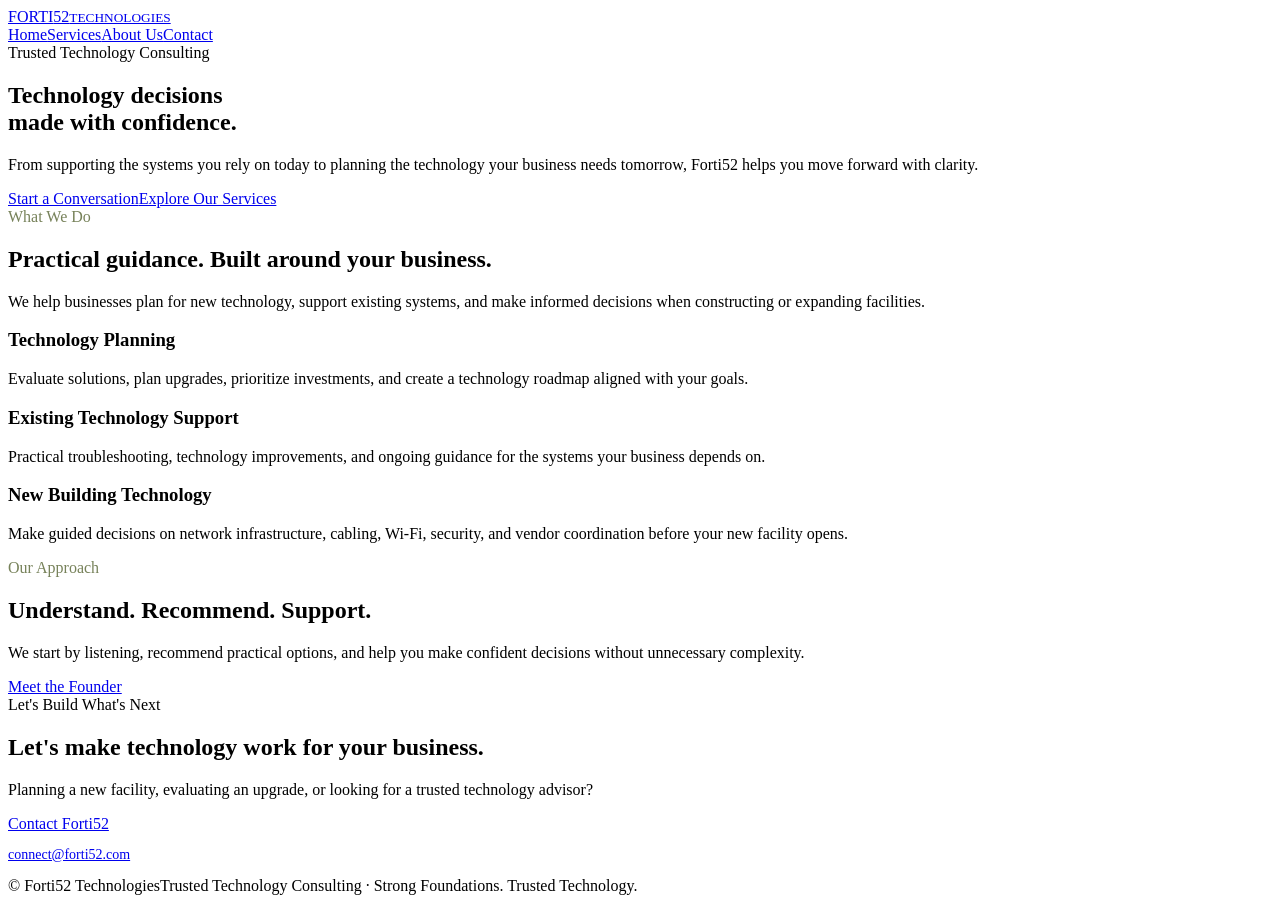
==== index.html @ 7a275492 "Add files via upload" ====
<!doctype html>
<html lang="en"><head><meta charset="utf-8"><meta name="viewport" content="width=device-width, initial-scale=1">
<meta name="description" content="Forti52 Technologies provides trusted technology consulting, IT support and technology planning for new facilities.">
<title>Home | Forti52 Technologies</title><link rel="stylesheet" href="assets/style.css"></head>
<body><header><div class="container nav"><a class="logo" href="index.html" aria-label="Forti52 Technologies home">FORTI<span>52</span><small>TECHNOLOGIES</small></a>
<nav aria-label="Main navigation"><a href="index.html">Home</a><a href="index.html#services">Services</a><a href="about.html">About Us</a><a href="index.html#contact">Contact</a></nav></div></header>
<main><section class="hero"><div class="container"><div class="eyebrow">Trusted Technology Consulting</div><h1>Technology decisions<br>made with confidence.</h1><p>From supporting the systems you rely on today to planning the technology your business needs tomorrow, Forti52 helps you move forward with clarity.</p><a class="btn" href="#contact">Start a Conversation</a><a class="btn secondary" href="#services">Explore Our Services</a></div></section>
<section class="section" id="services"><div class="container"><div class="eyebrow" style="color:#77825a">What We Do</div><h2>Practical guidance. Built around your business.</h2><p class="lead">We help businesses plan for new technology, support existing systems, and make informed decisions when constructing or expanding facilities.</p>
<div class="grid"><article class="card"><h3>Technology Planning</h3><p>Evaluate solutions, plan upgrades, prioritize investments, and create a technology roadmap aligned with your goals.</p></article><article class="card"><h3>Existing Technology Support</h3><p>Practical troubleshooting, technology improvements, and ongoing guidance for the systems your business depends on.</p></article><article class="card"><h3>New Building Technology</h3><p>Make guided decisions on network infrastructure, cabling, Wi-Fi, security, and vendor coordination before your new facility opens.</p></article></div></div></section>
<section class="section alt"><div class="container"><div class="eyebrow" style="color:#77825a">Our Approach</div><h2>Understand. Recommend. Support.</h2><p class="lead">We start by listening, recommend practical options, and help you make confident decisions without unnecessary complexity.</p><a class="btn" href="about.html">Meet the Founder</a></div></section>
<section class="cta" id="contact"><div class="container"><div class="eyebrow">Let's Build What's Next</div><h2>Let's make technology work for your business.</h2><p>Planning a new facility, evaluating an upgrade, or looking for a trusted technology advisor?</p><a class="btn" href="mailto:connect@forti52.com?subject=Forti52%20Consultation">Contact Forti52</a><p style="font-size:14px"><a href="mailto:connect@forti52.com">connect@forti52.com</a></p></div></section></main><footer><div class="container"><span>© Forti52 Technologies</span><span>Trusted Technology Consulting · Strong Foundations. Trusted Technology.</span></div></footer></body></html>
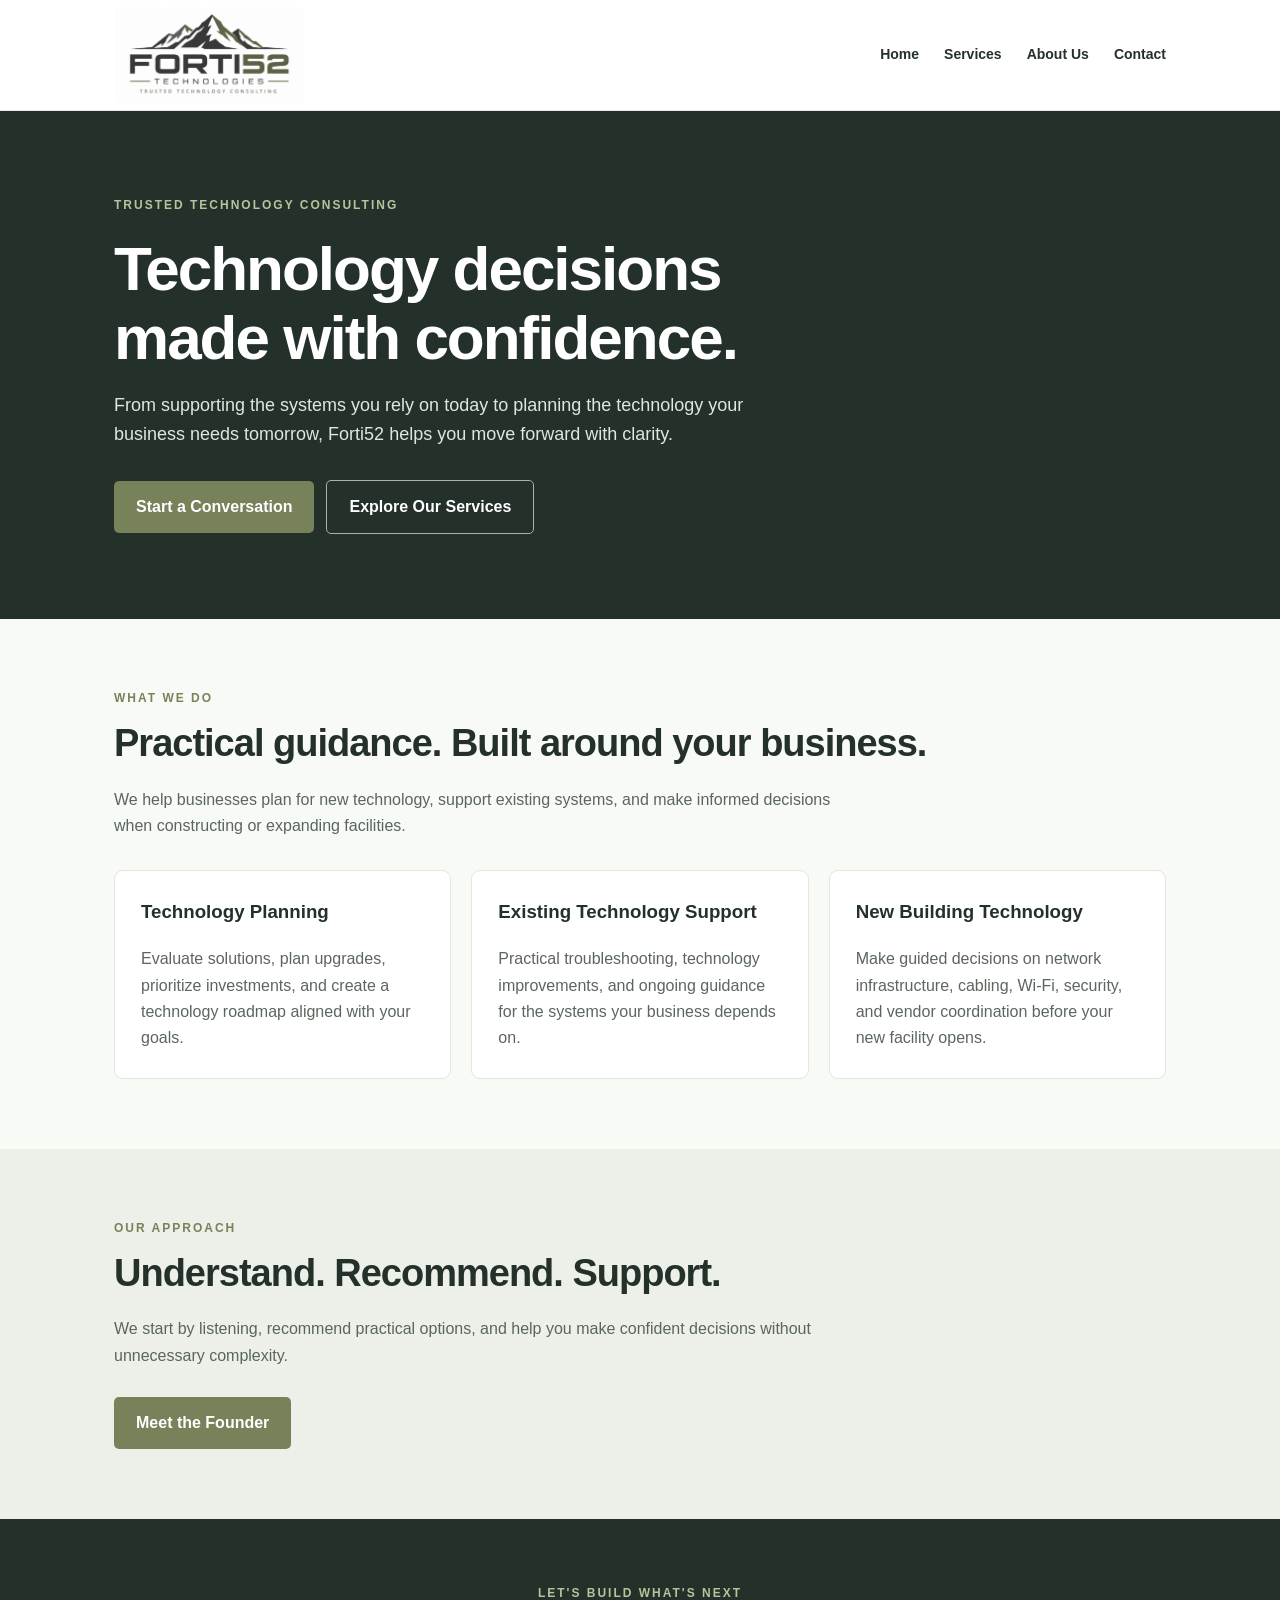
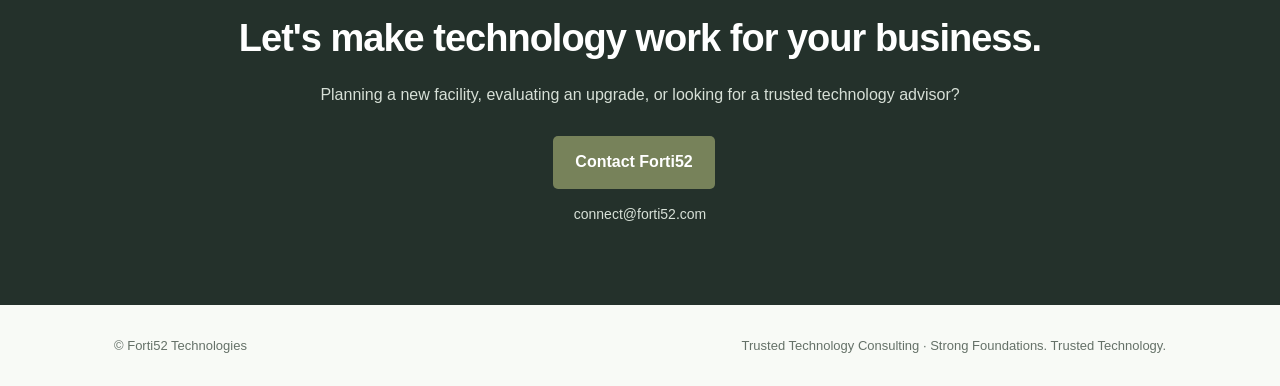
==== commit ae8f168b: "Update website logo" ====
--- a/index.html
+++ b/index.html
@@ -2,7 +2,7 @@
 <html lang="en"><head><meta charset="utf-8"><meta name="viewport" content="width=device-width, initial-scale=1">
 <meta name="description" content="Forti52 Technologies provides trusted technology consulting, IT support and technology planning for new facilities.">
 <title>Home | Forti52 Technologies</title><link rel="stylesheet" href="assets/style.css"></head>
-<body><header><div class="container nav"><a class="logo" href="index.html" aria-label="Forti52 Technologies home">FORTI<span>52</span><small>TECHNOLOGIES</small></a>
+<body><header><div class="container nav"><a class="logo" href="index.html" aria-label="Forti52 Technologies home"><img src="Forti52%20Mountain%20Technology%20Logo.png" alt="Forti52 Technologies - Trusted Technology Consulting"></a>
 <nav aria-label="Main navigation"><a href="index.html">Home</a><a href="index.html#services">Services</a><a href="about.html">About Us</a><a href="index.html#contact">Contact</a></nav></div></header>
 <main><section class="hero"><div class="container"><div class="eyebrow">Trusted Technology Consulting</div><h1>Technology decisions<br>made with confidence.</h1><p>From supporting the systems you rely on today to planning the technology your business needs tomorrow, Forti52 helps you move forward with clarity.</p><a class="btn" href="#contact">Start a Conversation</a><a class="btn secondary" href="#services">Explore Our Services</a></div></section>
 <section class="section" id="services"><div class="container"><div class="eyebrow" style="color:#77825a">What We Do</div><h2>Practical guidance. Built around your business.</h2><p class="lead">We help businesses plan for new technology, support existing systems, and make informed decisions when constructing or expanding facilities.</p>
--- a/assets/style.css
+++ b/assets/style.css
@@ -0,0 +1,18 @@
+:root{--dark:#24312b;--olive:#77825a;--light:#f8faf6;--ink:#24312b}
+*{box-sizing:border-box}html{scroll-behavior:smooth}body{margin:0;background:var(--light);color:var(--ink);font:16px/1.65 Arial,Helvetica,sans-serif}
+a{color:inherit;text-decoration:none}.container{max-width:1100px;margin:auto;padding:0 24px}
+header{background:white;border-bottom:1px solid #e4e9e1}.nav{display:flex;justify-content:space-between;align-items:center;min-height:110px;gap:18px}
+.logo{display:block;flex:0 0 190px;width:190px;height:96px;overflow:hidden}.logo img{display:block;width:100%;height:100%;object-fit:cover;object-position:center}
+nav{display:flex;gap:25px;font-size:14px;font-weight:bold}nav a:hover{color:var(--olive)}
+.hero{background:var(--dark);color:white;padding:85px 0}.eyebrow{text-transform:uppercase;letter-spacing:2px;font-size:12px;font-weight:bold;color:#b6c49a}
+h1{font-size:clamp(36px,5vw,62px);line-height:1.12;letter-spacing:-2px;margin:18px 0}h2{font-size:clamp(28px,3.3vw,38px);line-height:1.2;letter-spacing:-1px;margin:12px 0 20px}
+.hero p{max-width:650px;color:#e0e6de;font-size:18px}.btn{display:inline-block;background:var(--olive);color:white;padding:13px 22px;border-radius:5px;font-weight:bold;margin:12px 12px 0 0}
+.btn:hover{background:#616e48}.btn.secondary{border:1px solid #a8b3a1;background:transparent}
+.section{padding:70px 0}.lead{max-width:720px;color:#58665d}.grid{display:grid;grid-template-columns:repeat(3,1fr);gap:20px;margin-top:30px}
+.card{background:white;padding:26px;border:1px solid #e1e6de;border-radius:9px}.card h3{margin-top:0}.card p{color:#5b665d;margin-bottom:0}
+.alt{background:#edf0e9}.bio{display:grid;grid-template-columns:minmax(220px,370px) 1fr;gap:55px;align-items:center}
+.bio img{width:100%;aspect-ratio:3/4;object-fit:cover;object-position:center top;border-radius:9px;display:block}
+.bio p{color:#526056}.values{display:grid;grid-template-columns:repeat(3,1fr);gap:20px;margin-top:30px}
+.cta{background:var(--dark);color:white;text-align:center;padding:65px 20px}.cta p{color:#d7e0d7}
+footer{padding:30px 0;color:#657168;font-size:13px}footer .container{display:flex;justify-content:space-between;gap:16px;flex-wrap:wrap}
+@media(max-width:680px){.nav{align-items:flex-start;flex-direction:column;padding:20px 24px}nav{gap:20px}.hero{padding:62px 0}.grid,.values,.bio{grid-template-columns:1fr}.bio{gap:28px}.bio img{max-width:390px}.section{padding:48px 0}}
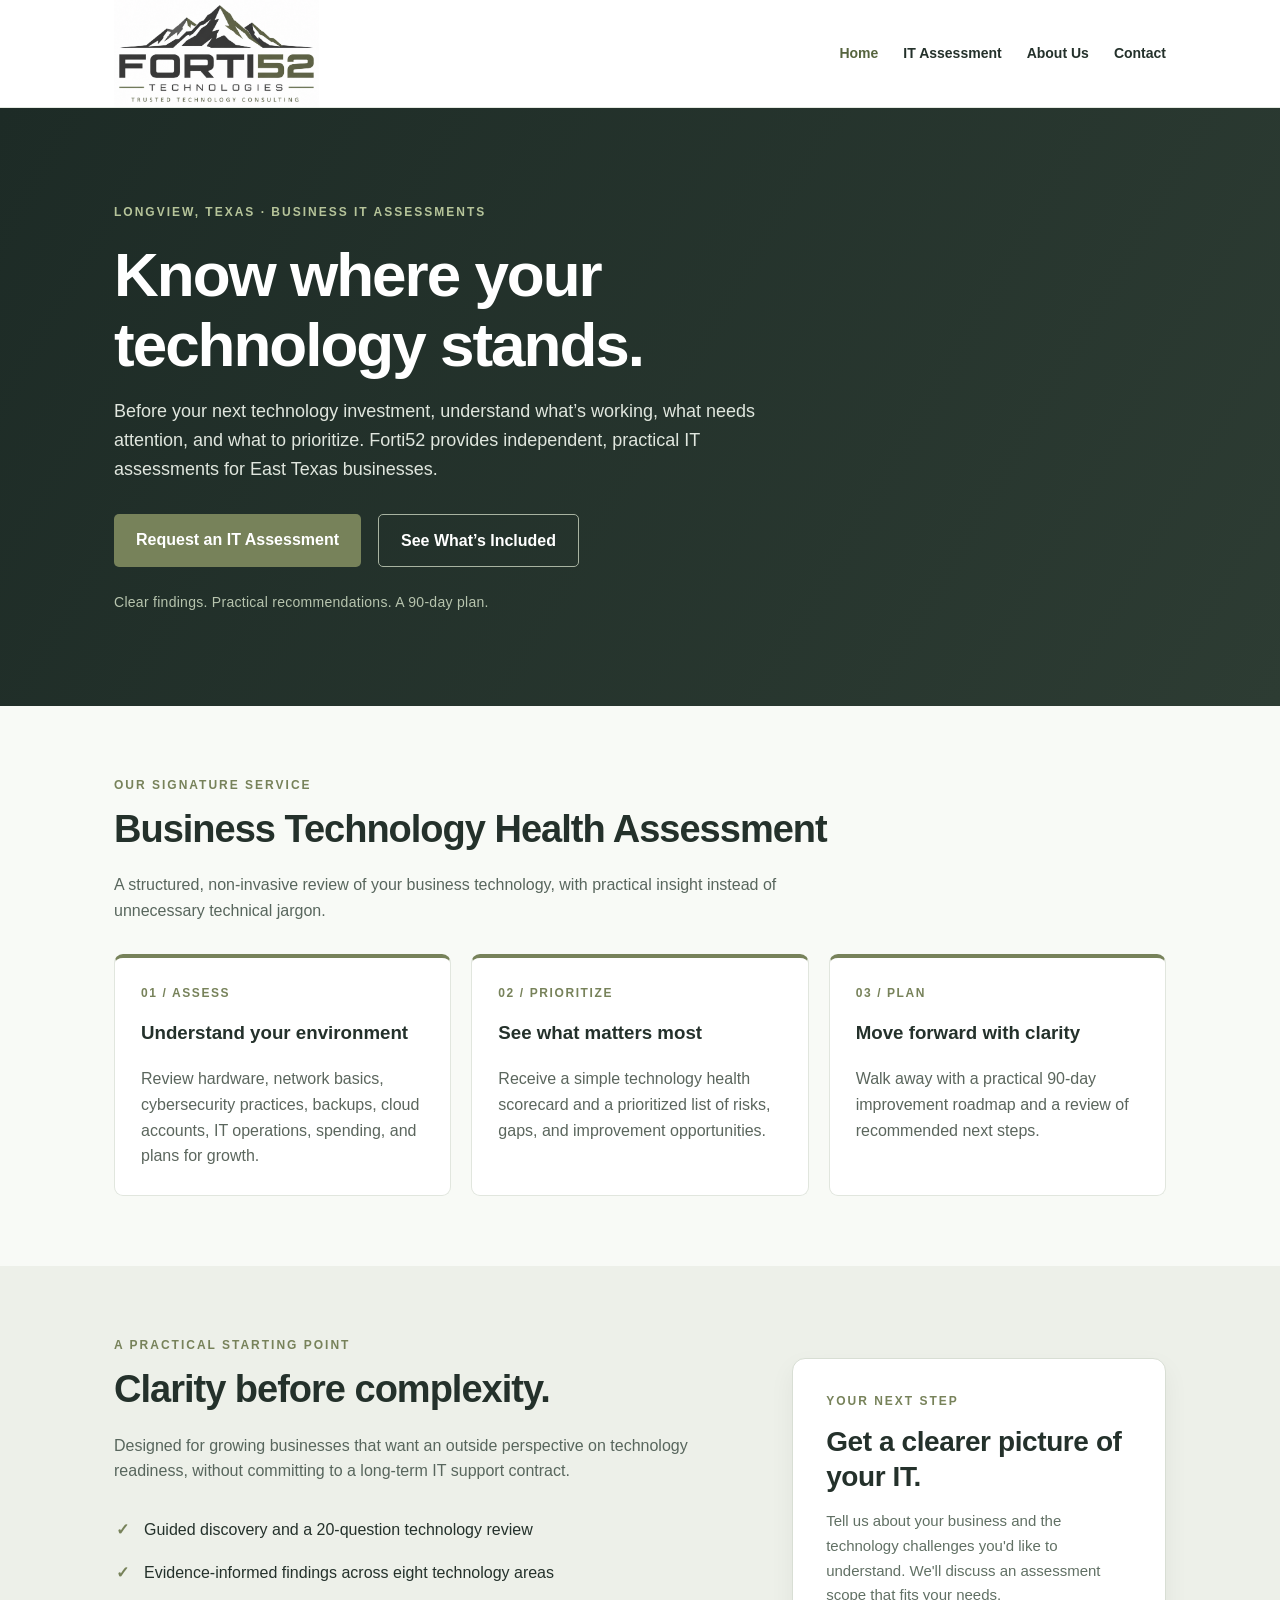
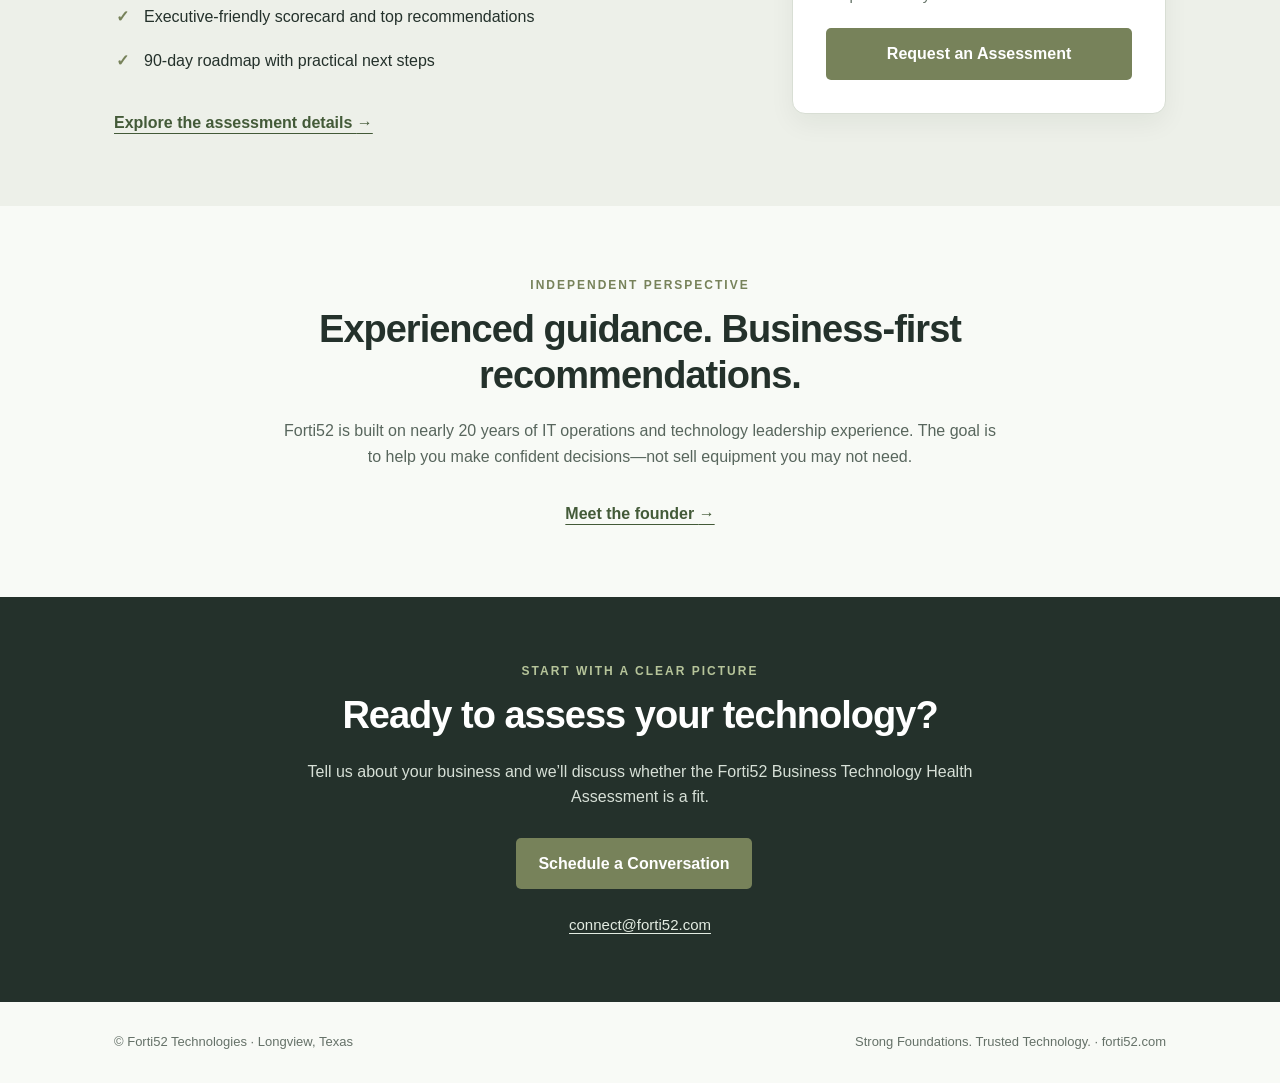
==== commit 09d27ab6: "Add files via upload" ====
--- a/index.html
+++ b/index.html
@@ -1,11 +1,87 @@
 <!doctype html>
-<html lang="en"><head><meta charset="utf-8"><meta name="viewport" content="width=device-width, initial-scale=1">
-<meta name="description" content="Forti52 Technologies provides trusted technology consulting, IT support and technology planning for new facilities.">
-<title>Home | Forti52 Technologies</title><link rel="stylesheet" href="assets/style.css"></head>
-<body><header><div class="container nav"><a class="logo" href="index.html" aria-label="Forti52 Technologies home"><img src="Forti52%20Mountain%20Technology%20Logo.png" alt="Forti52 Technologies - Trusted Technology Consulting"></a>
-<nav aria-label="Main navigation"><a href="index.html">Home</a><a href="index.html#services">Services</a><a href="about.html">About Us</a><a href="index.html#contact">Contact</a></nav></div></header>
-<main><section class="hero"><div class="container"><div class="eyebrow">Trusted Technology Consulting</div><h1>Technology decisions<br>made with confidence.</h1><p>From supporting the systems you rely on today to planning the technology your business needs tomorrow, Forti52 helps you move forward with clarity.</p><a class="btn" href="#contact">Start a Conversation</a><a class="btn secondary" href="#services">Explore Our Services</a></div></section>
-<section class="section" id="services"><div class="container"><div class="eyebrow" style="color:#77825a">What We Do</div><h2>Practical guidance. Built around your business.</h2><p class="lead">We help businesses plan for new technology, support existing systems, and make informed decisions when constructing or expanding facilities.</p>
-<div class="grid"><article class="card"><h3>Technology Planning</h3><p>Evaluate solutions, plan upgrades, prioritize investments, and create a technology roadmap aligned with your goals.</p></article><article class="card"><h3>Existing Technology Support</h3><p>Practical troubleshooting, technology improvements, and ongoing guidance for the systems your business depends on.</p></article><article class="card"><h3>New Building Technology</h3><p>Make guided decisions on network infrastructure, cabling, Wi-Fi, security, and vendor coordination before your new facility opens.</p></article></div></div></section>
-<section class="section alt"><div class="container"><div class="eyebrow" style="color:#77825a">Our Approach</div><h2>Understand. Recommend. Support.</h2><p class="lead">We start by listening, recommend practical options, and help you make confident decisions without unnecessary complexity.</p><a class="btn" href="about.html">Meet the Founder</a></div></section>
-<section class="cta" id="contact"><div class="container"><div class="eyebrow">Let's Build What's Next</div><h2>Let's make technology work for your business.</h2><p>Planning a new facility, evaluating an upgrade, or looking for a trusted technology advisor?</p><a class="btn" href="mailto:connect@forti52.com?subject=Forti52%20Consultation">Contact Forti52</a><p style="font-size:14px"><a href="mailto:connect@forti52.com">connect@forti52.com</a></p></div></section></main><footer><div class="container"><span>© Forti52 Technologies</span><span>Trusted Technology Consulting · Strong Foundations. Trusted Technology.</span></div></footer></body></html>+<html lang="en">
+<head>
+  <meta charset="utf-8">
+  <meta name="viewport" content="width=device-width, initial-scale=1">
+  <meta name="description" content="Forti52 Technologies offers Business Technology Health Assessments in Longview, Texas. Get an independent IT review, clear scorecard, and 90-day improvement roadmap.">
+  <meta name="theme-color" content="#24312b">
+  <title>IT Assessments in Longview, TX | Forti52 Technologies</title>
+  <link rel="canonical" href="https://forti52.com/">
+  <link rel="stylesheet" href="assets/style.css">
+</head>
+<body>
+  <header>
+    <div class="container nav">
+      <a class="logo" href="index.html" aria-label="Forti52 Technologies home"><img src="assets/forti52-logo.png" alt="Forti52 Technologies logo"></a>
+      <nav aria-label="Main navigation"><a class="active" href="index.html">Home</a><a href="assessment.html">IT Assessment</a><a href="about.html">About Us</a><a href="#contact">Contact</a></nav>
+    </div>
+  </header>
+  <main>
+    <section class="hero home-hero">
+      <div class="container hero-content">
+        <div class="eyebrow">Longview, Texas · Business IT Assessments</div>
+        <h1>Know where your technology stands.</h1>
+        <p>Before your next technology investment, understand what’s working, what needs attention, and what to prioritize. Forti52 provides independent, practical IT assessments for East Texas businesses.</p>
+        <div class="hero-actions"><a class="btn" href="mailto:connect@forti52.com?subject=Schedule%20a%20Forti52%20IT%20Assessment">Request an IT Assessment</a><a class="btn secondary" href="assessment.html">See What’s Included</a></div>
+        <div class="hero-note">Clear findings. Practical recommendations. A 90-day plan.</div>
+      </div>
+    </section>
+
+    <section class="section" id="services">
+      <div class="container">
+        <div class="eyebrow olive">Our Signature Service</div>
+        <h2>Business Technology Health Assessment</h2>
+        <p class="lead">A structured, non-invasive review of your business technology, with practical insight instead of unnecessary technical jargon.</p>
+        <div class="grid steps">
+          <article class="card"><div class="card-step">01 / ASSESS</div><h3>Understand your environment</h3><p>Review hardware, network basics, cybersecurity practices, backups, cloud accounts, IT operations, spending, and plans for growth.</p></article>
+          <article class="card"><div class="card-step">02 / PRIORITIZE</div><h3>See what matters most</h3><p>Receive a simple technology health scorecard and a prioritized list of risks, gaps, and improvement opportunities.</p></article>
+          <article class="card"><div class="card-step">03 / PLAN</div><h3>Move forward with clarity</h3><p>Walk away with a practical 90-day improvement roadmap and a review of recommended next steps.</p></article>
+        </div>
+      </div>
+    </section>
+
+    <section class="section alt">
+      <div class="container split">
+        <div>
+          <div class="eyebrow olive">A Practical Starting Point</div>
+          <h2>Clarity before complexity.</h2>
+          <p class="lead">Designed for growing businesses that want an outside perspective on technology readiness, without committing to a long-term IT support contract.</p>
+          <ul class="check-list">
+            <li>Guided discovery and a 20-question technology review</li>
+            <li>Evidence-informed findings across eight technology areas</li>
+            <li>Executive-friendly scorecard and top recommendations</li>
+            <li>90-day roadmap with practical next steps</li>
+          </ul>
+          <a class="inline-link" href="assessment.html">Explore the assessment details <span aria-hidden="true">→</span></a>
+        </div>
+        <aside class="info-card" aria-label="Request an IT assessment">
+          <div class="eyebrow olive">YOUR NEXT STEP</div>
+          <h3>Get a clearer picture of your IT.</h3>
+          <p>Tell us about your business and the technology challenges you'd like to understand. We'll discuss an assessment scope that fits your needs.</p>
+          <a class="btn btn-block" href="mailto:connect@forti52.com?subject=Forti52%20IT%20Assessment%20Inquiry">Request an Assessment</a>
+        </aside>
+      </div>
+    </section>
+
+    <section class="section">
+      <div class="container narrow center">
+        <div class="eyebrow olive">Independent Perspective</div>
+        <h2>Experienced guidance. Business-first recommendations.</h2>
+        <p class="lead centered">Forti52 is built on nearly 20 years of IT operations and technology leadership experience. The goal is to help you make confident decisions—not sell equipment you may not need.</p>
+        <a class="inline-link" href="about.html">Meet the founder <span aria-hidden="true">→</span></a>
+      </div>
+    </section>
+
+    <section class="cta" id="contact">
+      <div class="container narrow center">
+        <div class="eyebrow">Start with a clear picture</div>
+        <h2>Ready to assess your technology?</h2>
+        <p>Tell us about your business and we’ll discuss whether the Forti52 Business Technology Health Assessment is a fit.</p>
+        <a class="btn" href="mailto:connect@forti52.com?subject=Schedule%20an%20IT%20Assessment">Schedule a Conversation</a>
+        <div class="contact-line"><a href="mailto:connect@forti52.com">connect@forti52.com</a></div>
+      </div>
+    </section>
+  </main>
+  <footer><div class="container"><span>© Forti52 Technologies · Longview, Texas</span><span>Strong Foundations. Trusted Technology. · <a href="https://forti52.com/">forti52.com</a></span></div></footer>
+</body>
+</html>
--- a/assets/style.css
+++ b/assets/style.css
@@ -1,8 +1,9 @@
+
 :root{--dark:#24312b;--olive:#77825a;--light:#f8faf6;--ink:#24312b}
 *{box-sizing:border-box}html{scroll-behavior:smooth}body{margin:0;background:var(--light);color:var(--ink);font:16px/1.65 Arial,Helvetica,sans-serif}
 a{color:inherit;text-decoration:none}.container{max-width:1100px;margin:auto;padding:0 24px}
-header{background:white;border-bottom:1px solid #e4e9e1}.nav{display:flex;justify-content:space-between;align-items:center;min-height:110px;gap:18px}
-.logo{display:block;flex:0 0 190px;width:190px;height:96px;overflow:hidden}.logo img{display:block;width:100%;height:100%;object-fit:cover;object-position:center}
+header{background:white;border-bottom:1px solid #e4e9e1}.nav{display:flex;justify-content:space-between;align-items:center;min-height:83px;gap:18px}
+.logo{font-size:27px;font-weight:900;letter-spacing:-1px;line-height:1}.logo span{color:var(--olive)}.logo small{display:block;font-size:10px;letter-spacing:2.4px;font-weight:500;margin-top:7px}
 nav{display:flex;gap:25px;font-size:14px;font-weight:bold}nav a:hover{color:var(--olive)}
 .hero{background:var(--dark);color:white;padding:85px 0}.eyebrow{text-transform:uppercase;letter-spacing:2px;font-size:12px;font-weight:bold;color:#b6c49a}
 h1{font-size:clamp(36px,5vw,62px);line-height:1.12;letter-spacing:-2px;margin:18px 0}h2{font-size:clamp(28px,3.3vw,38px);line-height:1.2;letter-spacing:-1px;margin:12px 0 20px}
@@ -15,4 +16,30 @@
 .bio p{color:#526056}.values{display:grid;grid-template-columns:repeat(3,1fr);gap:20px;margin-top:30px}
 .cta{background:var(--dark);color:white;text-align:center;padding:65px 20px}.cta p{color:#d7e0d7}
 footer{padding:30px 0;color:#657168;font-size:13px}footer .container{display:flex;justify-content:space-between;gap:16px;flex-wrap:wrap}
-@media(max-width:680px){.nav{align-items:flex-start;flex-direction:column;padding:20px 24px}nav{gap:20px}.hero{padding:62px 0}.grid,.values,.bio{grid-template-columns:1fr}.bio{gap:28px}.bio img{max-width:390px}.section{padding:48px 0}}+@media(max-width:680px){.nav{align-items:flex-start;flex-direction:column;padding:20px 24px}nav{gap:20px}.hero{padding:62px 0}.grid,.values,.bio{grid-template-columns:1fr}.bio{gap:28px}.bio img{max-width:390px}.section{padding:48px 0}}
+
+/* Forti52 mountain logo */
+.logo{display:flex;align-items:center;flex-shrink:0}
+.logo img{display:block;width:205px;max-width:55vw;height:auto}
+@media(max-width:680px){.logo img{width:185px;max-width:75vw}}
+
+/* IT Assessment focused updates · 2026 */
+:root{--dark:#24312b;--olive:#77825a;--light:#f8faf6;--ink:#24312b}
+body{line-height:1.6} nav a.active{color:#56643e} nav a:focus-visible,.btn:focus-visible,.inline-link:focus-visible{outline:3px solid #a6b481;outline-offset:3px}
+.hero.home-hero{padding:95px 0 92px;background:linear-gradient(120deg,#1d2b26,#2d3c33)}
+.hero.inner-hero{padding:68px 0;background:linear-gradient(120deg,#24312b,#334236)}
+.hero h1{max-width:780px}.hero-actions{display:flex;gap:5px;flex-wrap:wrap}.hero-note{margin-top:24px;color:#b7c4ae;font-size:14px;letter-spacing:.02em}
+.olive{color:var(--olive)}.steps .card{border-top:4px solid var(--olive);min-height:230px}
+.card-step{font-size:12px;letter-spacing:1.6px;font-weight:800;color:var(--olive);margin-bottom:15px}
+.split{display:grid;grid-template-columns:minmax(0,1.5fr) minmax(280px,0.9fr);gap:55px;align-items:center}
+.check-list{padding:0;margin:24px 0 12px;list-style:none}.check-list li{padding:9px 0 9px 30px;position:relative}.check-list li:before{content:'✓';position:absolute;left:2px;color:var(--olive);font-weight:900}
+.inline-link{display:inline-block;color:#435a38;text-decoration:underline;text-underline-offset:5px;font-weight:700;margin-top:16px}
+.info-card{background:#fff;border:1px solid #d8ded4;border-radius:13px;padding:33px;box-shadow:0 10px 26px rgba(23,40,26,.055)}
+.info-card h3{margin:13px 0 12px;font-size:clamp(22px,2.4vw,28px);line-height:1.25;letter-spacing:-.4px}.info-card p{color:#617064;font-size:15px;line-height:1.65}.btn.btn-block{display:block;text-align:center;margin:20px 0 0}
+.narrow{max-width:760px}.center{text-align:center}.centered{margin-left:auto;margin-right:auto}.contact-line{display:flex;justify-content:center;gap:16px;flex-wrap:wrap;margin-top:24px;font-size:15px;color:#e3ece2}.contact-line a{text-decoration:underline;text-underline-offset:3px}
+.grid-four{grid-template-columns:repeat(4,1fr)}.mini-card{padding:23px;min-height:190px}.mini-card h3{font-size:17px;line-height:1.3;margin-bottom:8px}.mini-card p{font-size:14px}
+.number-list{padding:0;counter-reset:num;list-style:none}.number-list li{counter-increment:num;position:relative;padding:12px 0 14px 50px;border-bottom:1px solid #dfe5d9}.number-list li:before{content:counter(num, decimal-leading-zero);position:absolute;left:0;top:13px;color:var(--olive);font-weight:800}.number-list li strong{display:block}.number-list li span{display:block;color:#5c685d;font-size:14px}
+.notice{margin-top:30px;border-left:4px solid var(--olive);background:#f0f3ed;padding:19px 23px;color:#4d594e;font-size:14px}
+
+@media(max-width:900px){.grid-four{grid-template-columns:repeat(2,1fr)}.split{gap:28px}}
+@media(max-width:680px){.nav{gap:14px}.nav nav{width:100%;display:flex;flex-wrap:wrap;gap:10px 16px;font-size:13px}.hero.home-hero{padding:60px 0 65px}.hero.inner-hero{padding:50px 0}.hero h1{letter-spacing:-1.5px}.split,.grid-four{grid-template-columns:1fr}.info-card{padding:26px}.hero-actions .btn{margin-right:0}.contact-line{gap:8px}}
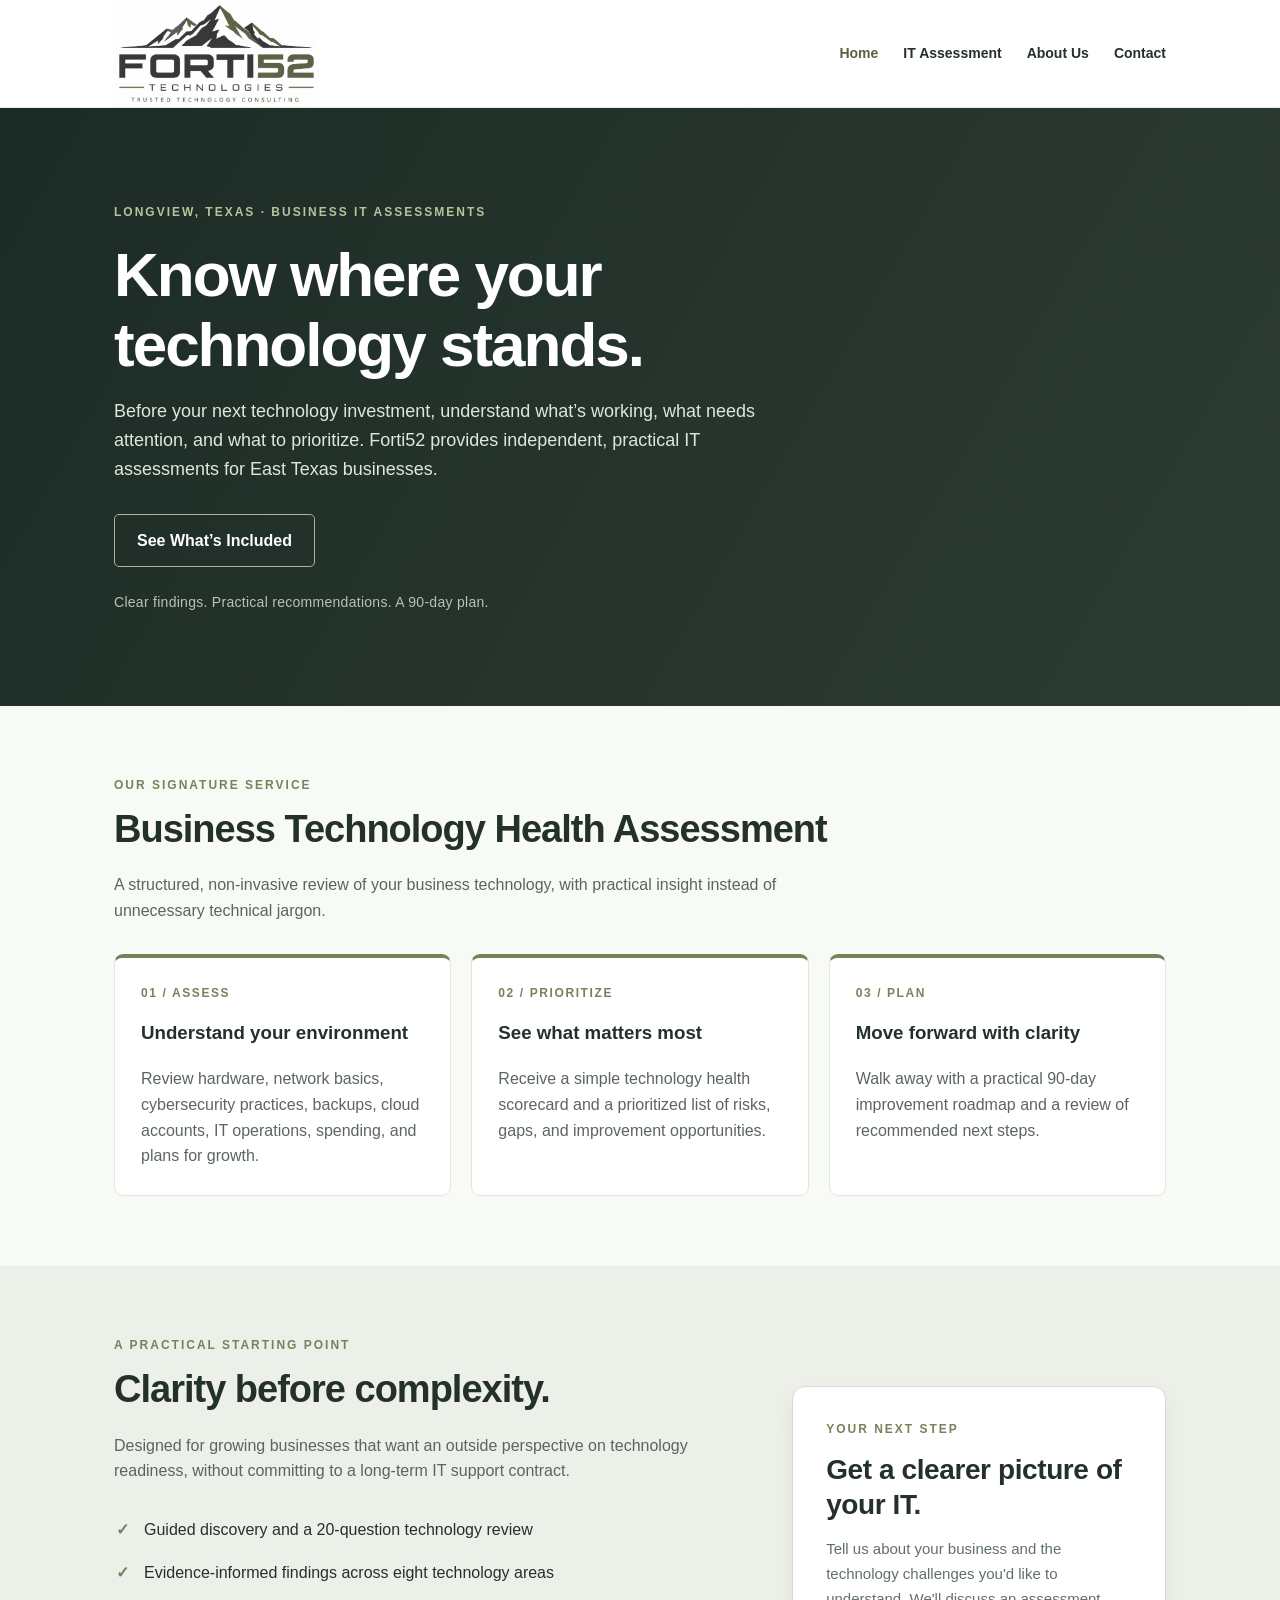
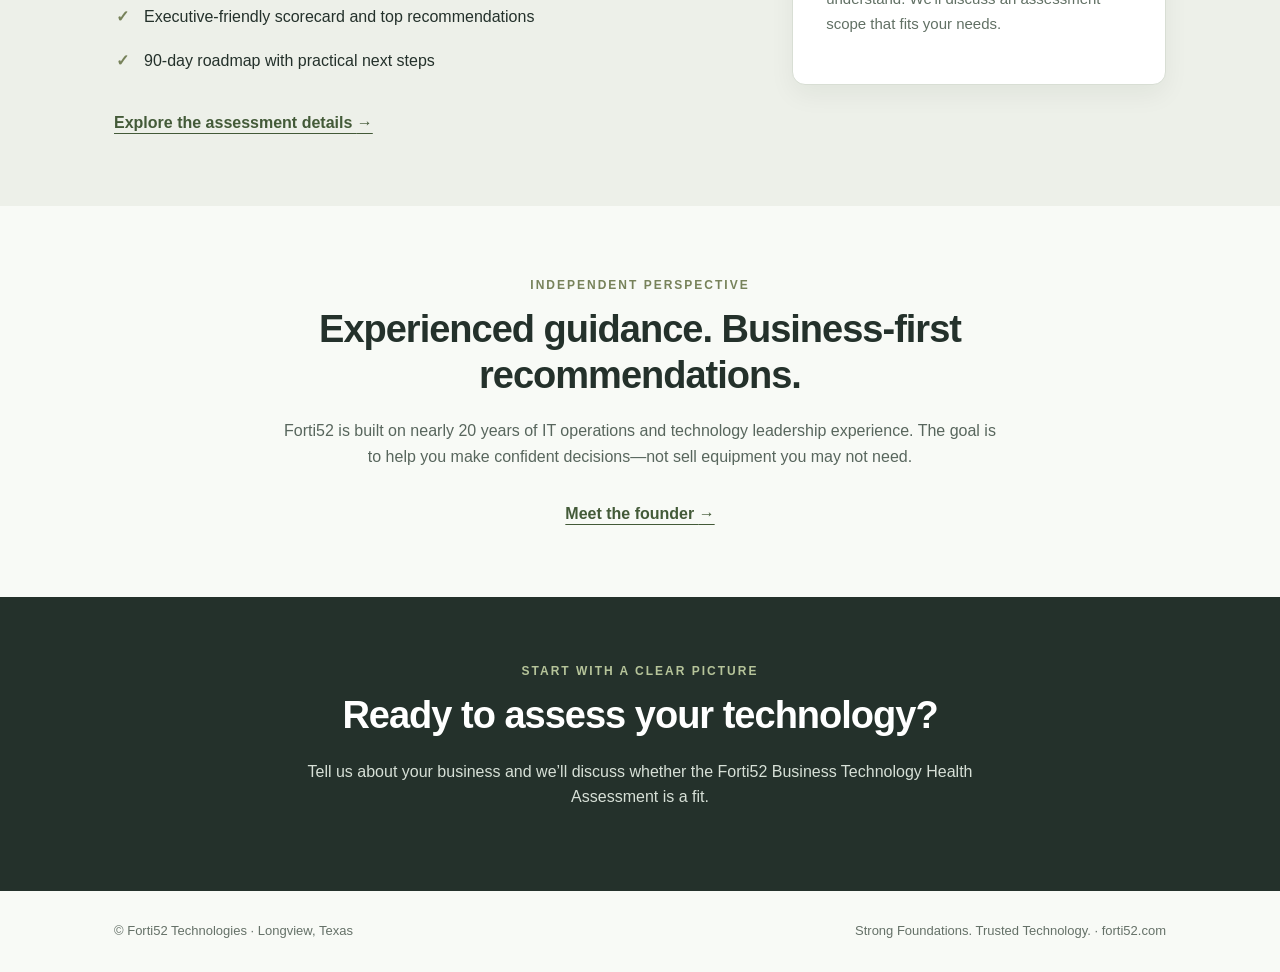
==== commit b4da9b90: "Remove email contact calls to action Co-authored-by: Copilot <223556219+Copilot@users.noreply.github" ====
--- a/index.html
+++ b/index.html
@@ -22,7 +22,7 @@
         <div class="eyebrow">Longview, Texas · Business IT Assessments</div>
         <h1>Know where your technology stands.</h1>
         <p>Before your next technology investment, understand what’s working, what needs attention, and what to prioritize. Forti52 provides independent, practical IT assessments for East Texas businesses.</p>
-        <div class="hero-actions"><a class="btn" href="mailto:connect@forti52.com?subject=Schedule%20a%20Forti52%20IT%20Assessment">Request an IT Assessment</a><a class="btn secondary" href="assessment.html">See What’s Included</a></div>
+        <div class="hero-actions"><a class="btn secondary" href="assessment.html">See What’s Included</a></div>
         <div class="hero-note">Clear findings. Practical recommendations. A 90-day plan.</div>
       </div>
     </section>
@@ -58,7 +58,6 @@
           <div class="eyebrow olive">YOUR NEXT STEP</div>
           <h3>Get a clearer picture of your IT.</h3>
           <p>Tell us about your business and the technology challenges you'd like to understand. We'll discuss an assessment scope that fits your needs.</p>
-          <a class="btn btn-block" href="mailto:connect@forti52.com?subject=Forti52%20IT%20Assessment%20Inquiry">Request an Assessment</a>
         </aside>
       </div>
     </section>
@@ -77,8 +76,6 @@
         <div class="eyebrow">Start with a clear picture</div>
         <h2>Ready to assess your technology?</h2>
         <p>Tell us about your business and we’ll discuss whether the Forti52 Business Technology Health Assessment is a fit.</p>
-        <a class="btn" href="mailto:connect@forti52.com?subject=Schedule%20an%20IT%20Assessment">Schedule a Conversation</a>
-        <div class="contact-line"><a href="mailto:connect@forti52.com">connect@forti52.com</a></div>
       </div>
     </section>
   </main>
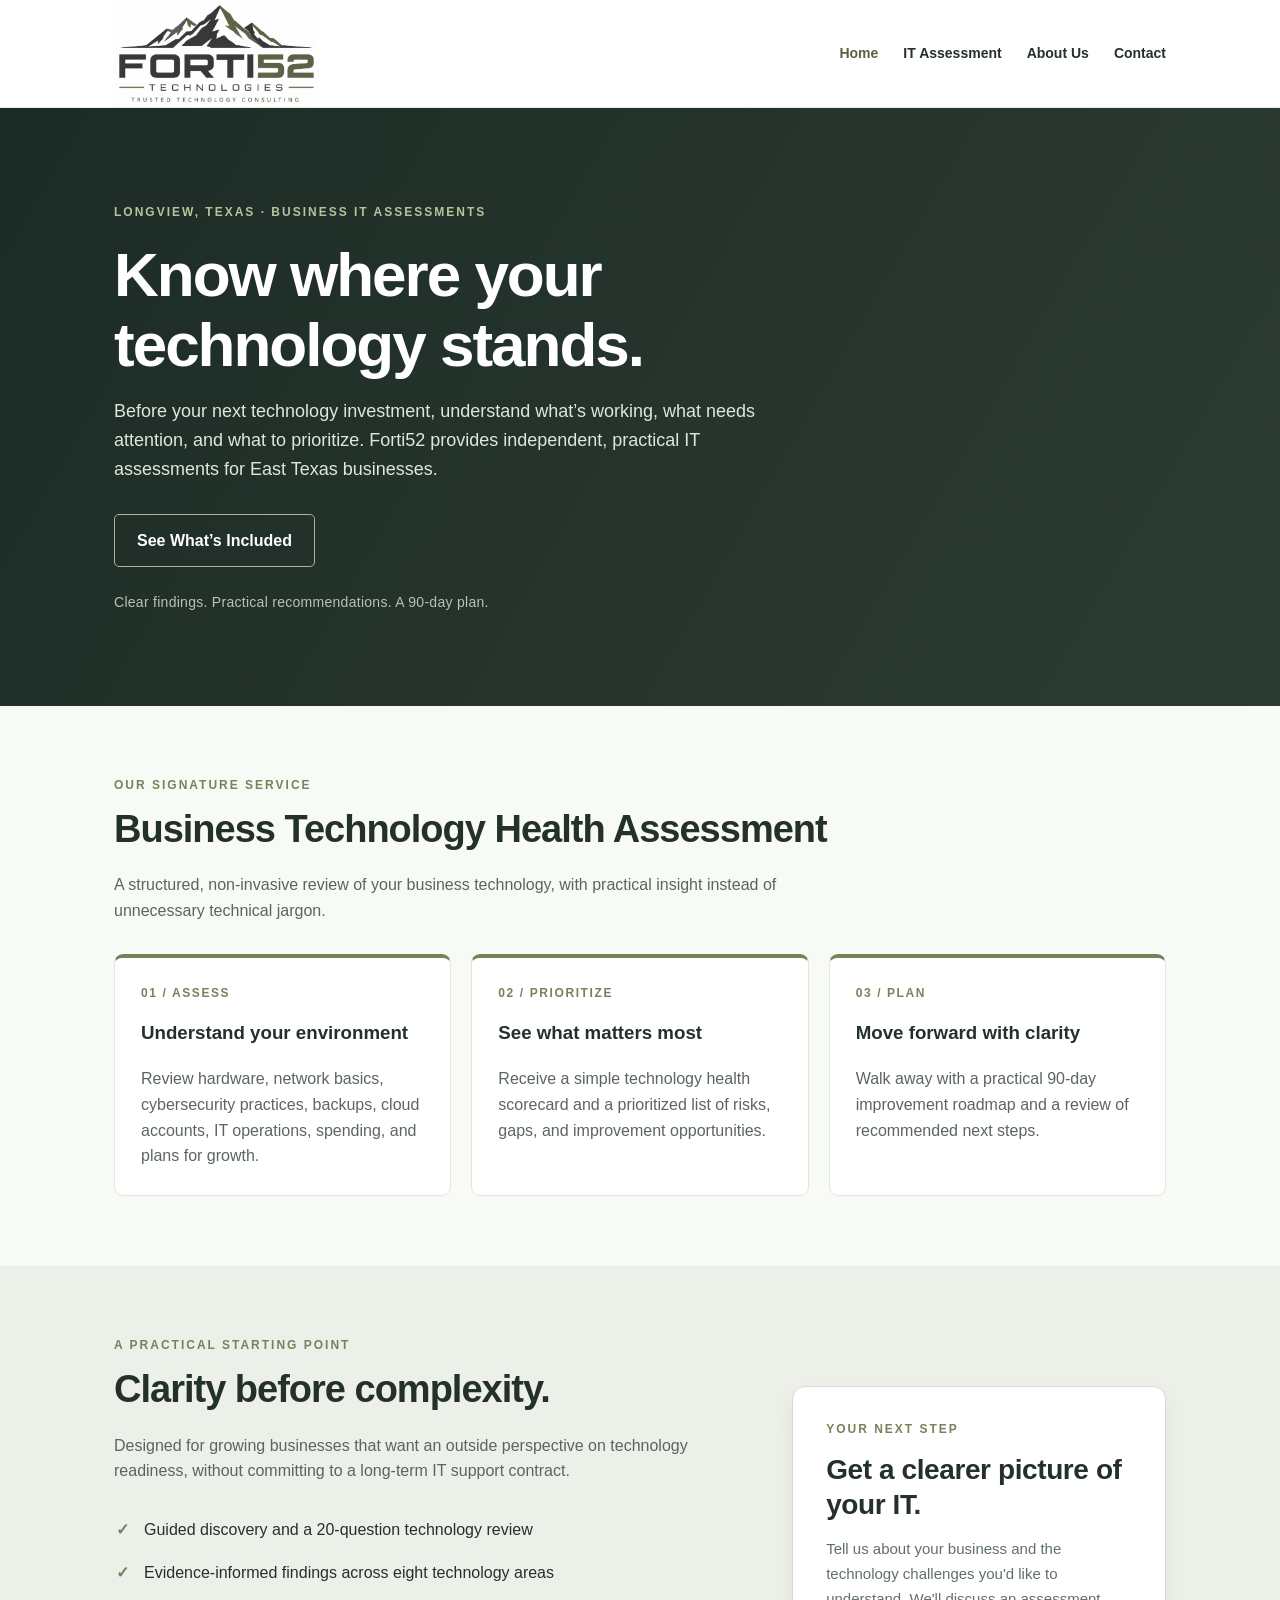
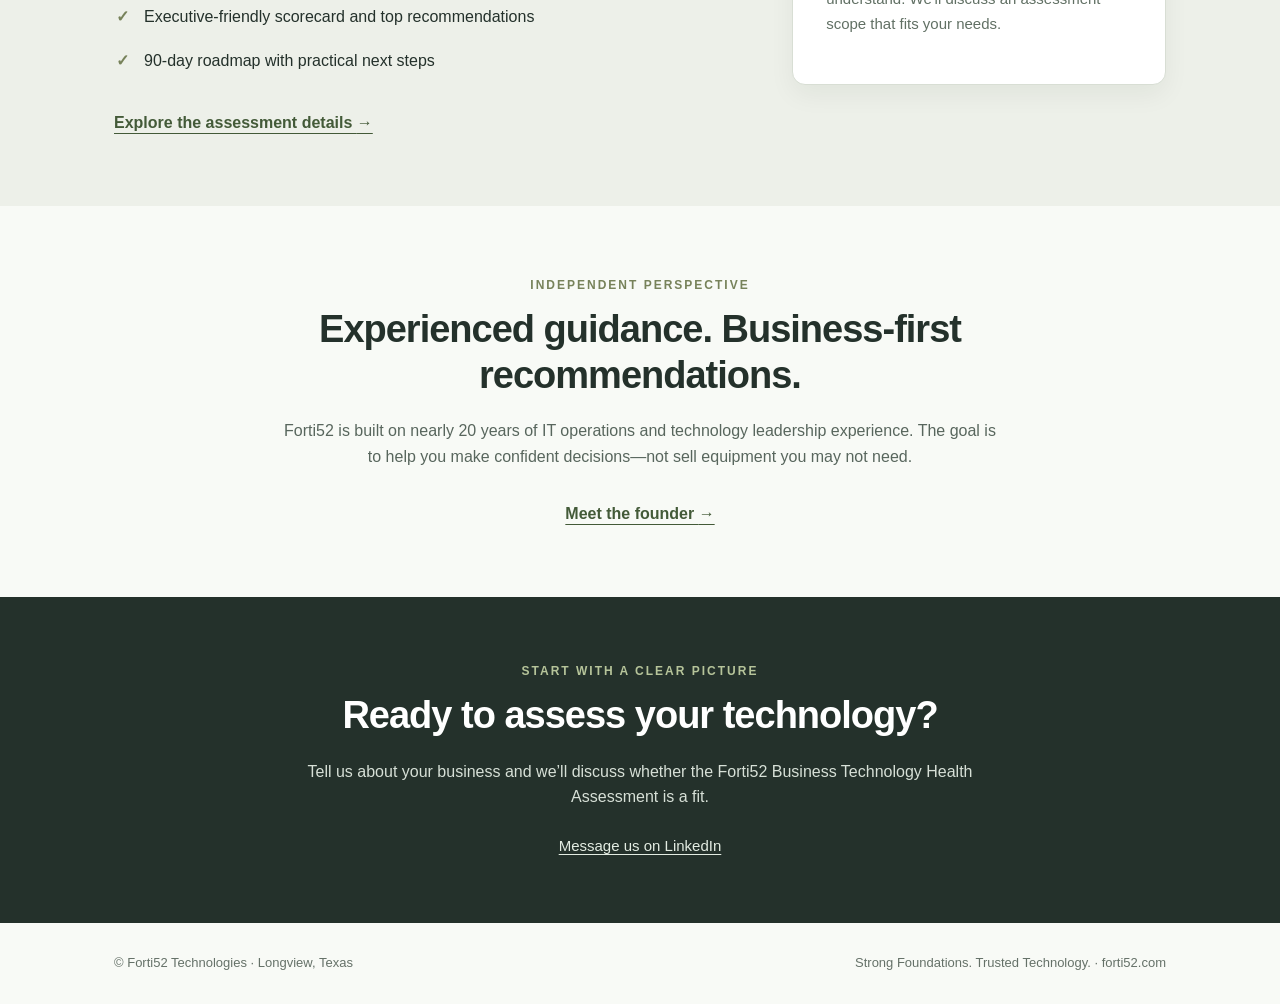
==== commit 2f8f4fd0: "Add LinkedIn contact links Co-authored-by: Copilot <223556219+Copilot@users.noreply.github.com>" ====
--- a/index.html
+++ b/index.html
@@ -76,6 +76,7 @@
         <div class="eyebrow">Start with a clear picture</div>
         <h2>Ready to assess your technology?</h2>
         <p>Tell us about your business and we’ll discuss whether the Forti52 Business Technology Health Assessment is a fit.</p>
+        <div class="contact-line"><a href="https://www.linkedin.com/company/forti52/" target="_blank" rel="noopener noreferrer">Message us on LinkedIn</a></div>
       </div>
     </section>
   </main>
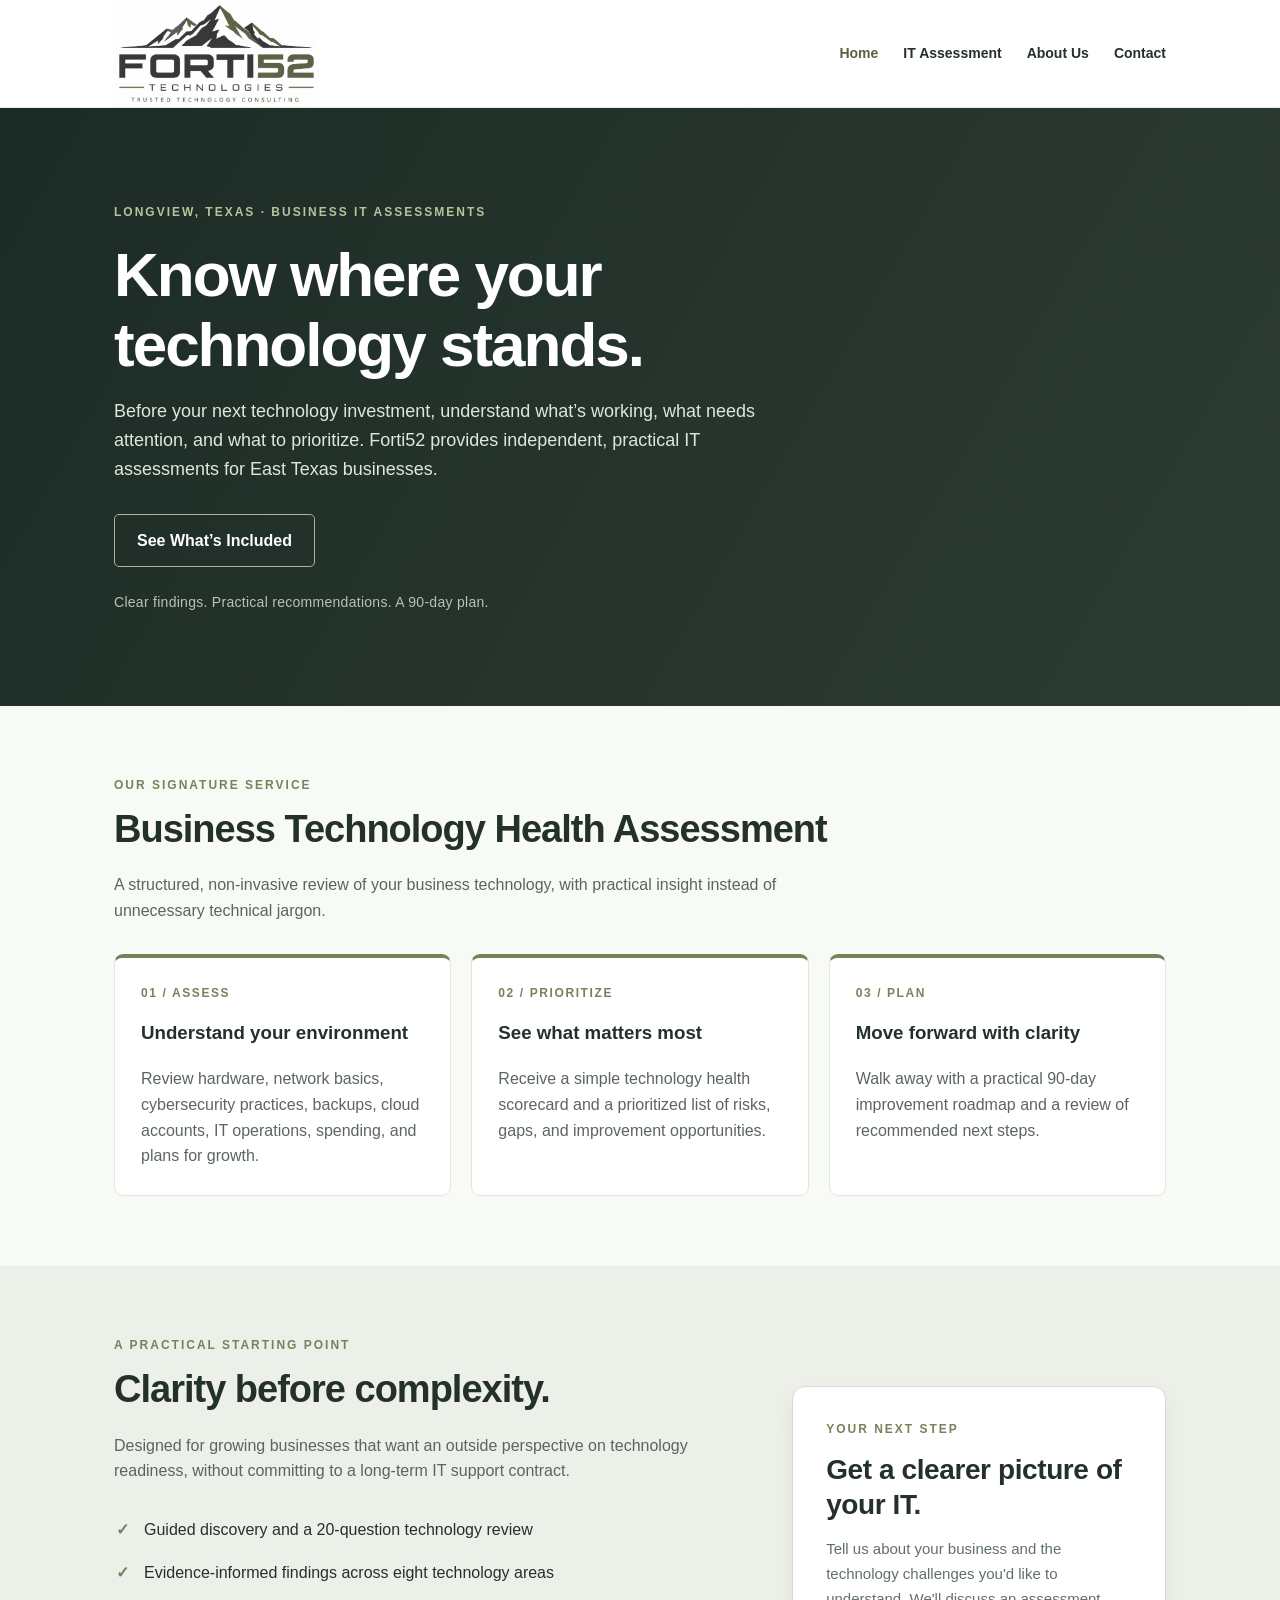
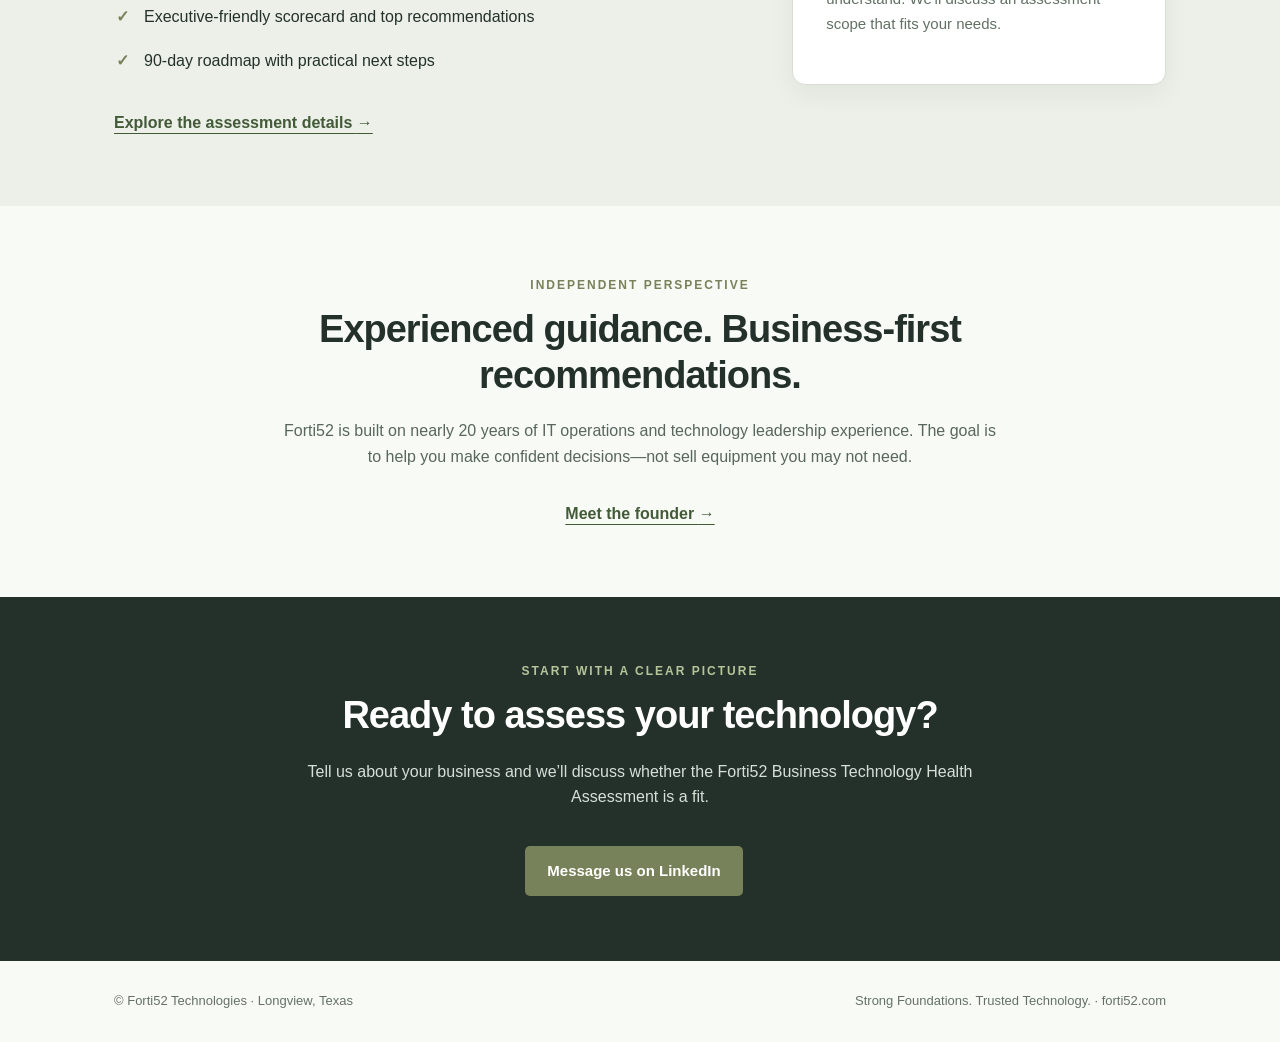
==== commit 7dd037b7: "Style LinkedIn contact links as buttons Co-authored-by: Copilot <223556219+Copilot@users.noreply.git" ====
--- a/index.html
+++ b/index.html
@@ -76,7 +76,7 @@
         <div class="eyebrow">Start with a clear picture</div>
         <h2>Ready to assess your technology?</h2>
         <p>Tell us about your business and we’ll discuss whether the Forti52 Business Technology Health Assessment is a fit.</p>
-        <div class="contact-line"><a href="https://www.linkedin.com/company/forti52/" target="_blank" rel="noopener noreferrer">Message us on LinkedIn</a></div>
+        <div class="contact-line"><a class="btn" href="https://www.linkedin.com/company/forti52/" target="_blank" rel="noopener noreferrer">Message us on LinkedIn</a></div>
       </div>
     </section>
   </main>
--- a/assets/style.css
+++ b/assets/style.css
@@ -36,7 +36,7 @@
 .inline-link{display:inline-block;color:#435a38;text-decoration:underline;text-underline-offset:5px;font-weight:700;margin-top:16px}
 .info-card{background:#fff;border:1px solid #d8ded4;border-radius:13px;padding:33px;box-shadow:0 10px 26px rgba(23,40,26,.055)}
 .info-card h3{margin:13px 0 12px;font-size:clamp(22px,2.4vw,28px);line-height:1.25;letter-spacing:-.4px}.info-card p{color:#617064;font-size:15px;line-height:1.65}.btn.btn-block{display:block;text-align:center;margin:20px 0 0}
-.narrow{max-width:760px}.center{text-align:center}.centered{margin-left:auto;margin-right:auto}.contact-line{display:flex;justify-content:center;gap:16px;flex-wrap:wrap;margin-top:24px;font-size:15px;color:#e3ece2}.contact-line a{text-decoration:underline;text-underline-offset:3px}
+.narrow{max-width:760px}.center{text-align:center}.centered{margin-left:auto;margin-right:auto}.contact-line{display:flex;justify-content:center;gap:16px;flex-wrap:wrap;margin-top:24px;font-size:15px;color:#e3ece2}.contact-line a:not(.btn){text-decoration:underline;text-underline-offset:3px}
 .grid-four{grid-template-columns:repeat(4,1fr)}.mini-card{padding:23px;min-height:190px}.mini-card h3{font-size:17px;line-height:1.3;margin-bottom:8px}.mini-card p{font-size:14px}
 .number-list{padding:0;counter-reset:num;list-style:none}.number-list li{counter-increment:num;position:relative;padding:12px 0 14px 50px;border-bottom:1px solid #dfe5d9}.number-list li:before{content:counter(num, decimal-leading-zero);position:absolute;left:0;top:13px;color:var(--olive);font-weight:800}.number-list li strong{display:block}.number-list li span{display:block;color:#5c685d;font-size:14px}
 .notice{margin-top:30px;border-left:4px solid var(--olive);background:#f0f3ed;padding:19px 23px;color:#4d594e;font-size:14px}
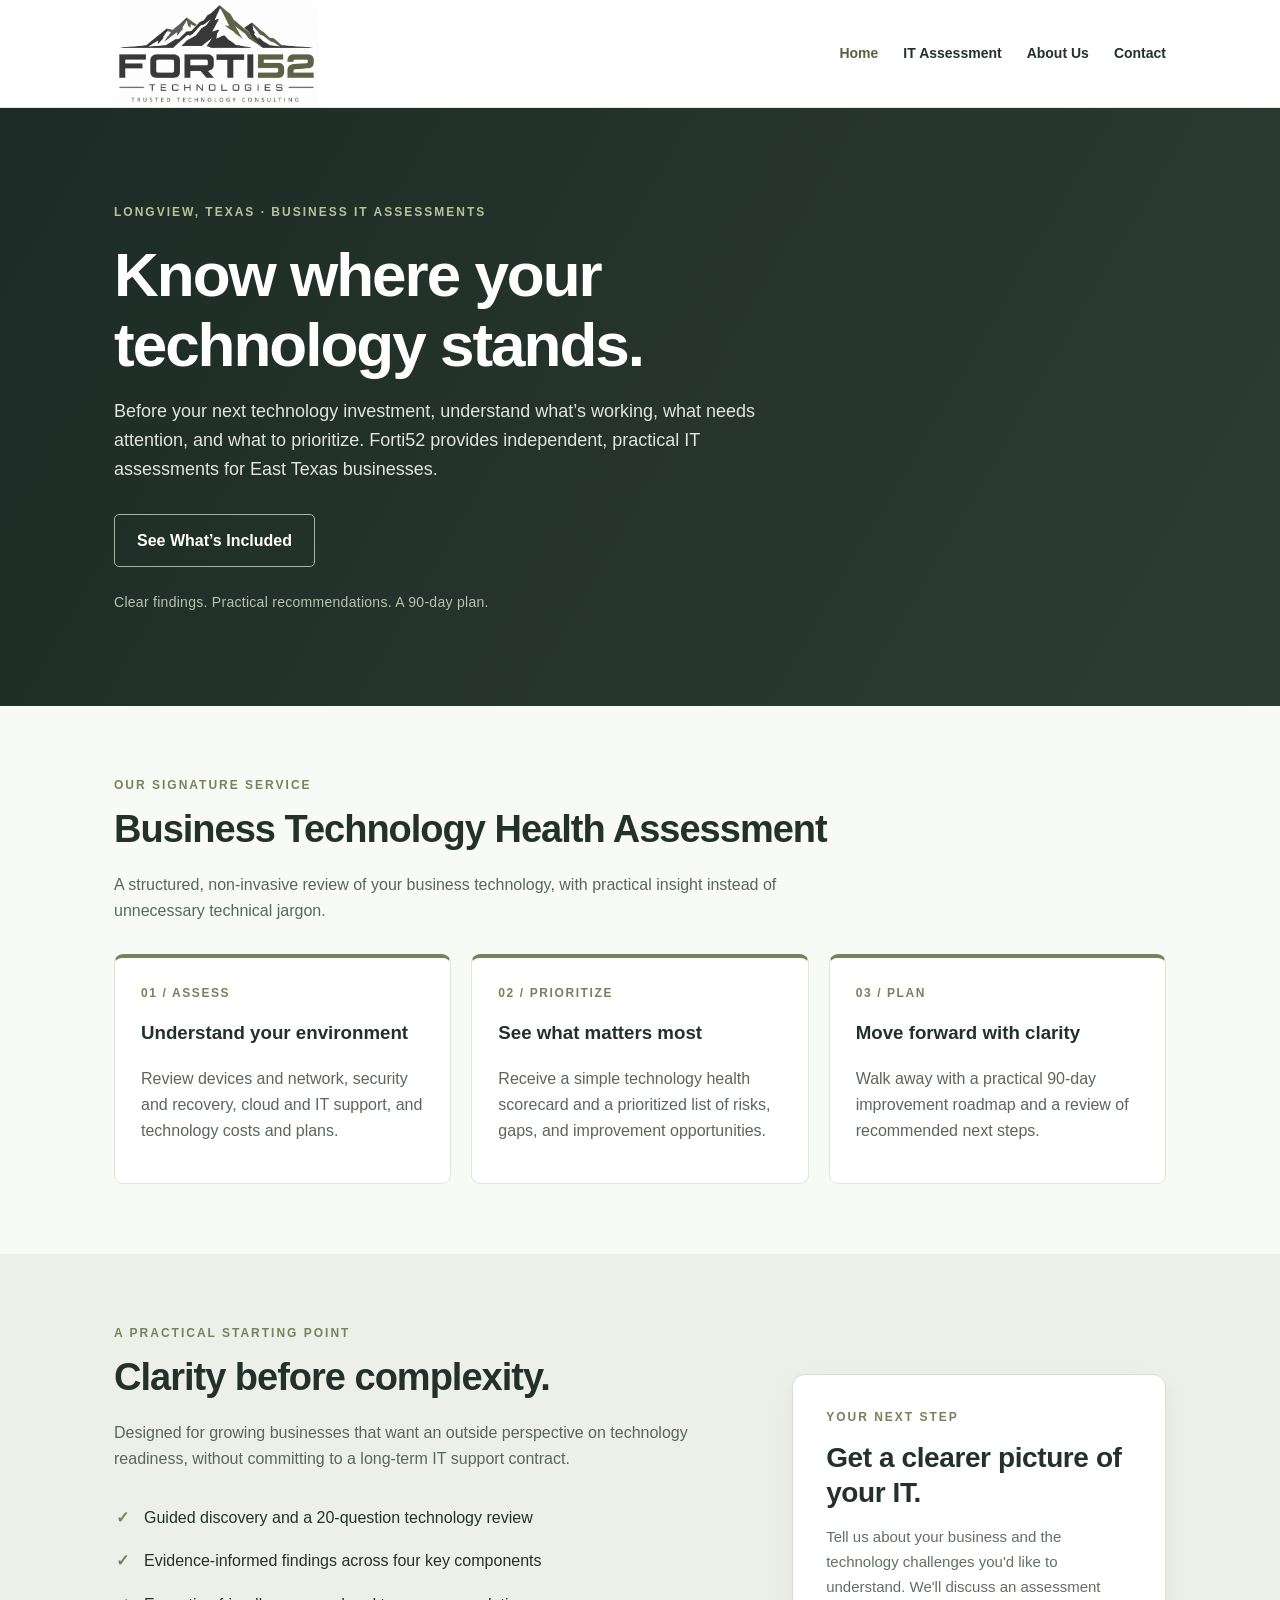
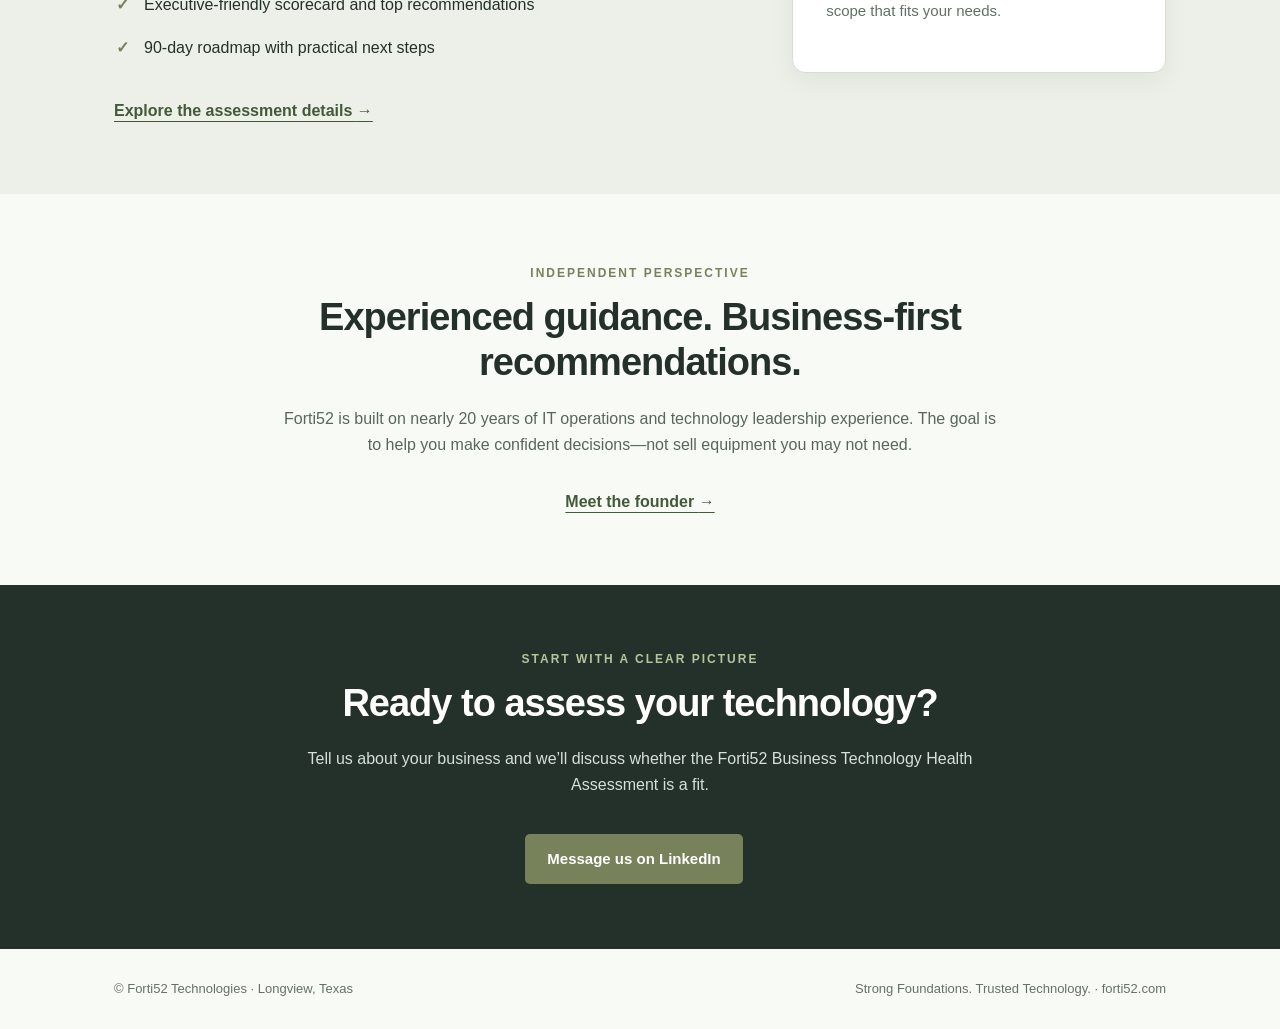
==== commit d0556367: "Simplify assessment to four components Co-authored-by: Copilot <223556219+Copilot@users.noreply.gith" ====
--- a/index.html
+++ b/index.html
@@ -33,7 +33,7 @@
         <h2>Business Technology Health Assessment</h2>
         <p class="lead">A structured, non-invasive review of your business technology, with practical insight instead of unnecessary technical jargon.</p>
         <div class="grid steps">
-          <article class="card"><div class="card-step">01 / ASSESS</div><h3>Understand your environment</h3><p>Review hardware, network basics, cybersecurity practices, backups, cloud accounts, IT operations, spending, and plans for growth.</p></article>
+          <article class="card"><div class="card-step">01 / ASSESS</div><h3>Understand your environment</h3><p>Review devices and network, security and recovery, cloud and IT support, and technology costs and plans.</p></article>
           <article class="card"><div class="card-step">02 / PRIORITIZE</div><h3>See what matters most</h3><p>Receive a simple technology health scorecard and a prioritized list of risks, gaps, and improvement opportunities.</p></article>
           <article class="card"><div class="card-step">03 / PLAN</div><h3>Move forward with clarity</h3><p>Walk away with a practical 90-day improvement roadmap and a review of recommended next steps.</p></article>
         </div>
@@ -48,7 +48,7 @@
           <p class="lead">Designed for growing businesses that want an outside perspective on technology readiness, without committing to a long-term IT support contract.</p>
           <ul class="check-list">
             <li>Guided discovery and a 20-question technology review</li>
-            <li>Evidence-informed findings across eight technology areas</li>
+            <li>Evidence-informed findings across four key components</li>
             <li>Executive-friendly scorecard and top recommendations</li>
             <li>90-day roadmap with practical next steps</li>
           </ul>
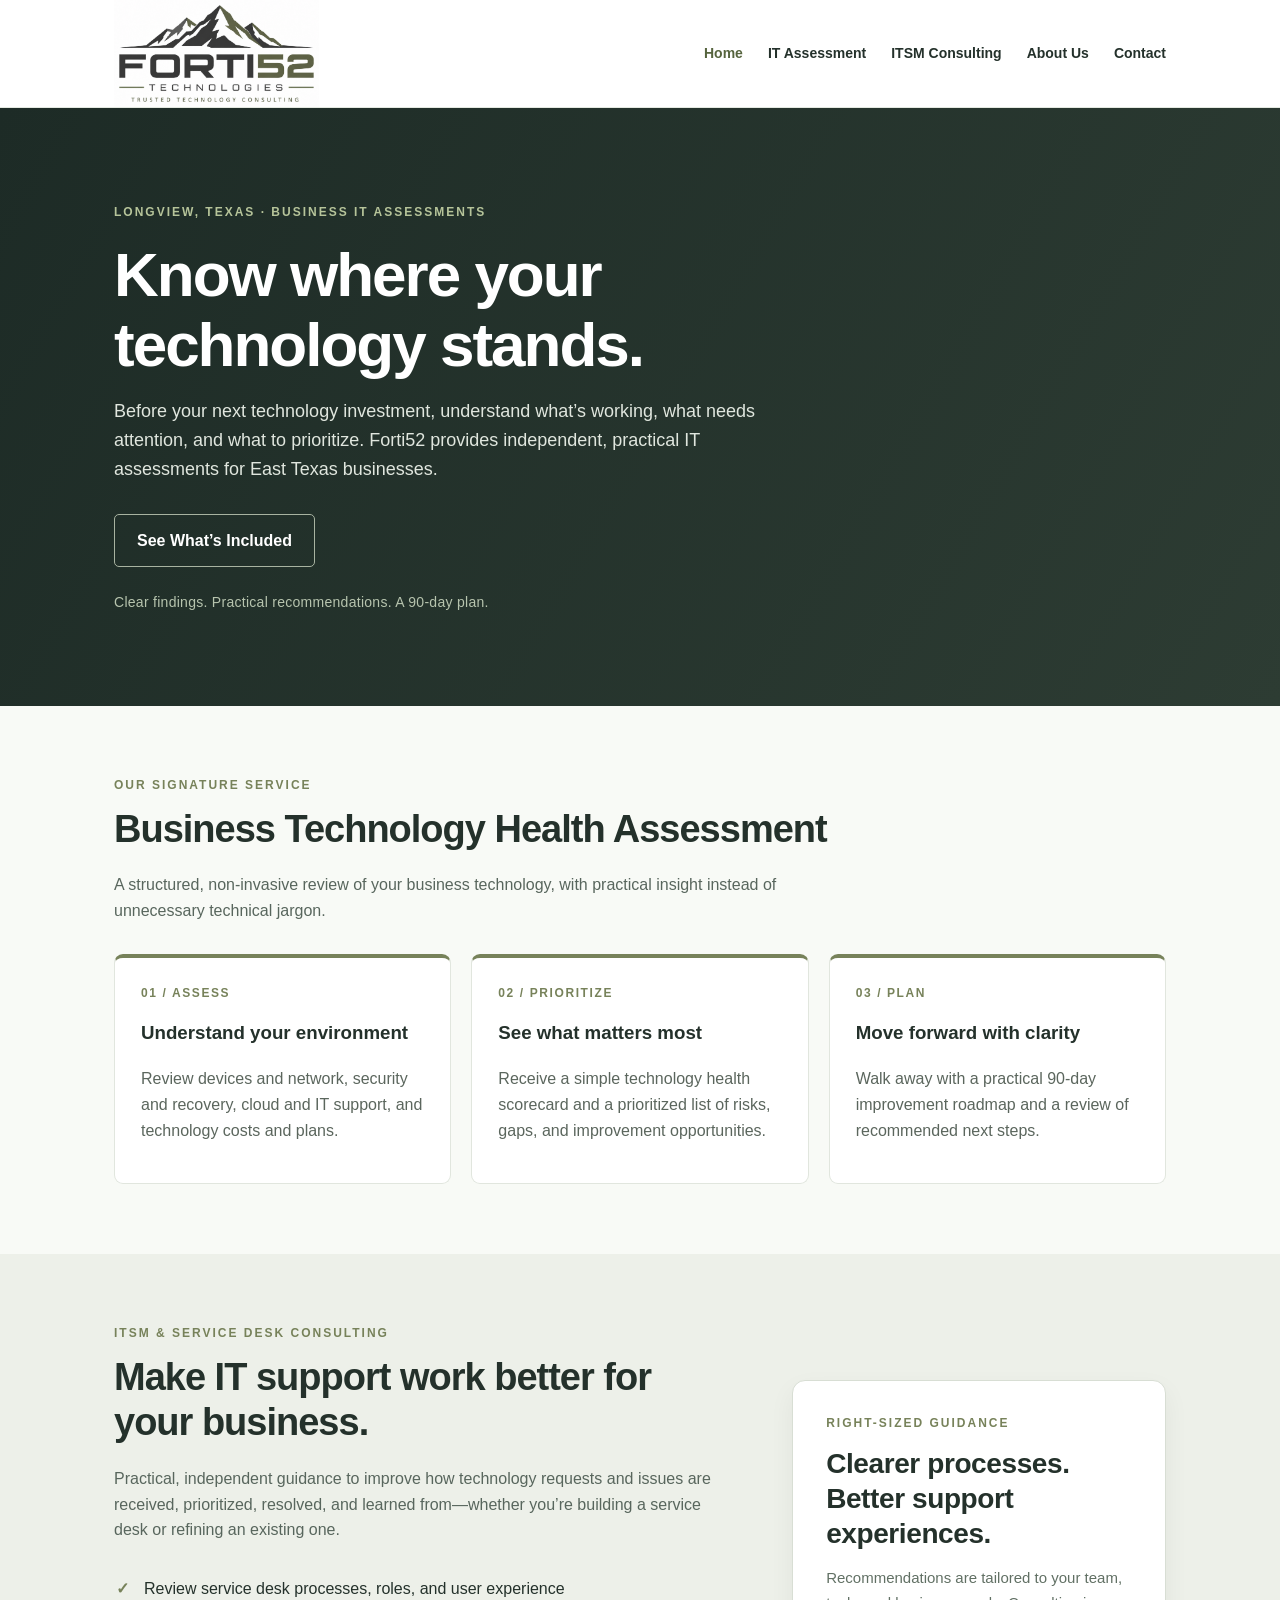
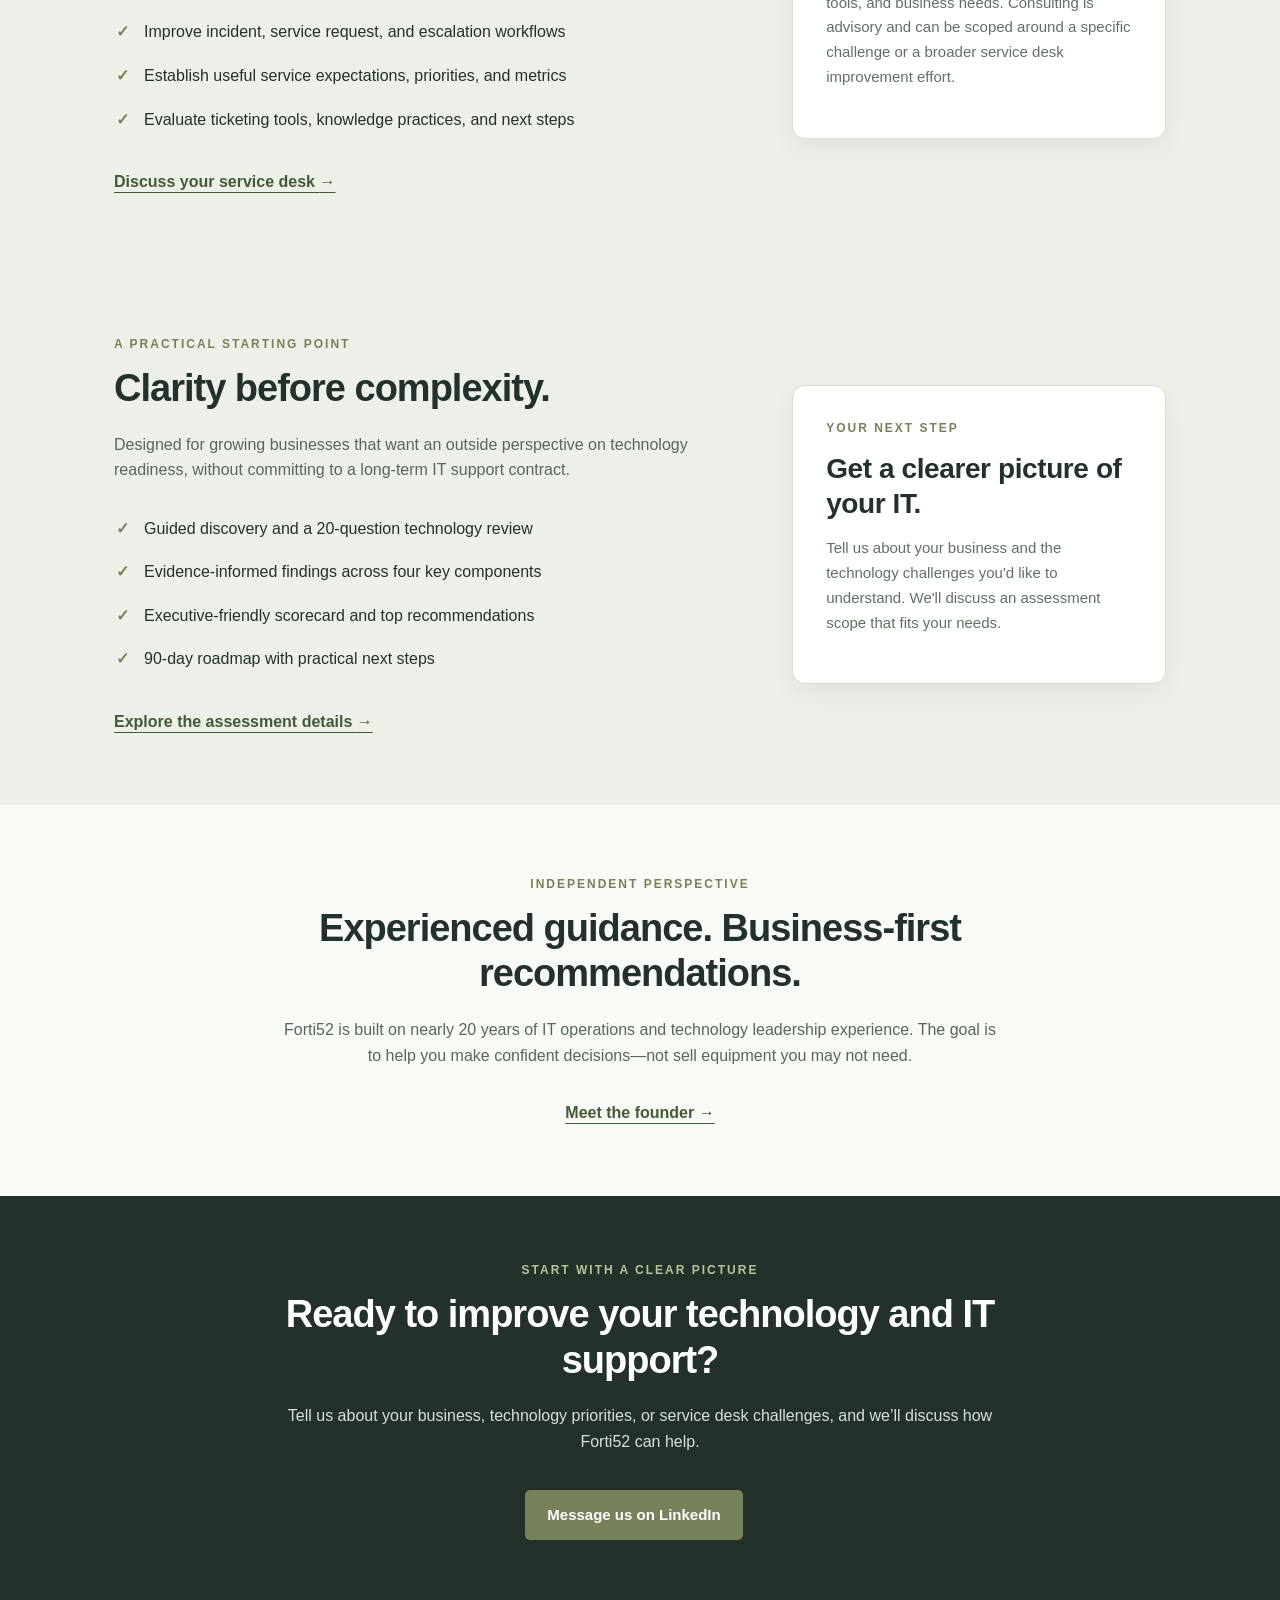
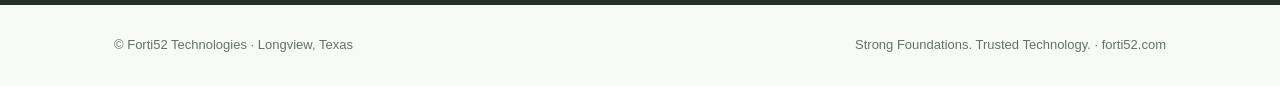
==== commit 592749fb: "Add ITSM and service desk consulting Co-authored-by: Copilot <223556219+Copilot@users.noreply.github" ====
--- a/index.html
+++ b/index.html
@@ -3,9 +3,9 @@
 <head>
   <meta charset="utf-8">
   <meta name="viewport" content="width=device-width, initial-scale=1">
-  <meta name="description" content="Forti52 Technologies offers Business Technology Health Assessments in Longview, Texas. Get an independent IT review, clear scorecard, and 90-day improvement roadmap.">
+  <meta name="description" content="Forti52 Technologies provides IT assessments and ITSM/service desk consulting for East Texas businesses, with practical recommendations to improve technology and support operations.">
   <meta name="theme-color" content="#24312b">
-  <title>IT Assessments in Longview, TX | Forti52 Technologies</title>
+  <title>IT Assessments & ITSM Consulting | Forti52 Technologies</title>
   <link rel="canonical" href="https://forti52.com/">
   <link rel="stylesheet" href="assets/style.css">
 </head>
@@ -13,7 +13,7 @@
   <header>
     <div class="container nav">
       <a class="logo" href="index.html" aria-label="Forti52 Technologies home"><img src="assets/forti52-logo.png" alt="Forti52 Technologies logo"></a>
-      <nav aria-label="Main navigation"><a class="active" href="index.html">Home</a><a href="assessment.html">IT Assessment</a><a href="about.html">About Us</a><a href="#contact">Contact</a></nav>
+      <nav aria-label="Main navigation"><a class="active" href="index.html">Home</a><a href="assessment.html">IT Assessment</a><a href="#itsm-consulting">ITSM Consulting</a><a href="about.html">About Us</a><a href="#contact">Contact</a></nav>
     </div>
   </header>
   <main>
@@ -37,6 +37,28 @@
           <article class="card"><div class="card-step">02 / PRIORITIZE</div><h3>See what matters most</h3><p>Receive a simple technology health scorecard and a prioritized list of risks, gaps, and improvement opportunities.</p></article>
           <article class="card"><div class="card-step">03 / PLAN</div><h3>Move forward with clarity</h3><p>Walk away with a practical 90-day improvement roadmap and a review of recommended next steps.</p></article>
         </div>
+      </div>
+    </section>
+
+    <section class="section alt" id="itsm-consulting">
+      <div class="container split">
+        <div>
+          <div class="eyebrow olive">ITSM & Service Desk Consulting</div>
+          <h2>Make IT support work better for your business.</h2>
+          <p class="lead">Practical, independent guidance to improve how technology requests and issues are received, prioritized, resolved, and learned from—whether you’re building a service desk or refining an existing one.</p>
+          <ul class="check-list">
+            <li>Review service desk processes, roles, and user experience</li>
+            <li>Improve incident, service request, and escalation workflows</li>
+            <li>Establish useful service expectations, priorities, and metrics</li>
+            <li>Evaluate ticketing tools, knowledge practices, and next steps</li>
+          </ul>
+          <a class="inline-link" href="#contact">Discuss your service desk <span aria-hidden="true">→</span></a>
+        </div>
+        <aside class="info-card" aria-label="ITSM and service desk consulting">
+          <div class="eyebrow olive">RIGHT-SIZED GUIDANCE</div>
+          <h3>Clearer processes. Better support experiences.</h3>
+          <p>Recommendations are tailored to your team, tools, and business needs. Consulting is advisory and can be scoped around a specific challenge or a broader service desk improvement effort.</p>
+        </aside>
       </div>
     </section>
 
@@ -74,8 +96,8 @@
     <section class="cta" id="contact">
       <div class="container narrow center">
         <div class="eyebrow">Start with a clear picture</div>
-        <h2>Ready to assess your technology?</h2>
-        <p>Tell us about your business and we’ll discuss whether the Forti52 Business Technology Health Assessment is a fit.</p>
+        <h2>Ready to improve your technology and IT support?</h2>
+        <p>Tell us about your business, technology priorities, or service desk challenges, and we’ll discuss how Forti52 can help.</p>
         <div class="contact-line"><a class="btn" href="https://www.linkedin.com/company/forti52/" target="_blank" rel="noopener noreferrer">Message us on LinkedIn</a></div>
       </div>
     </section>
